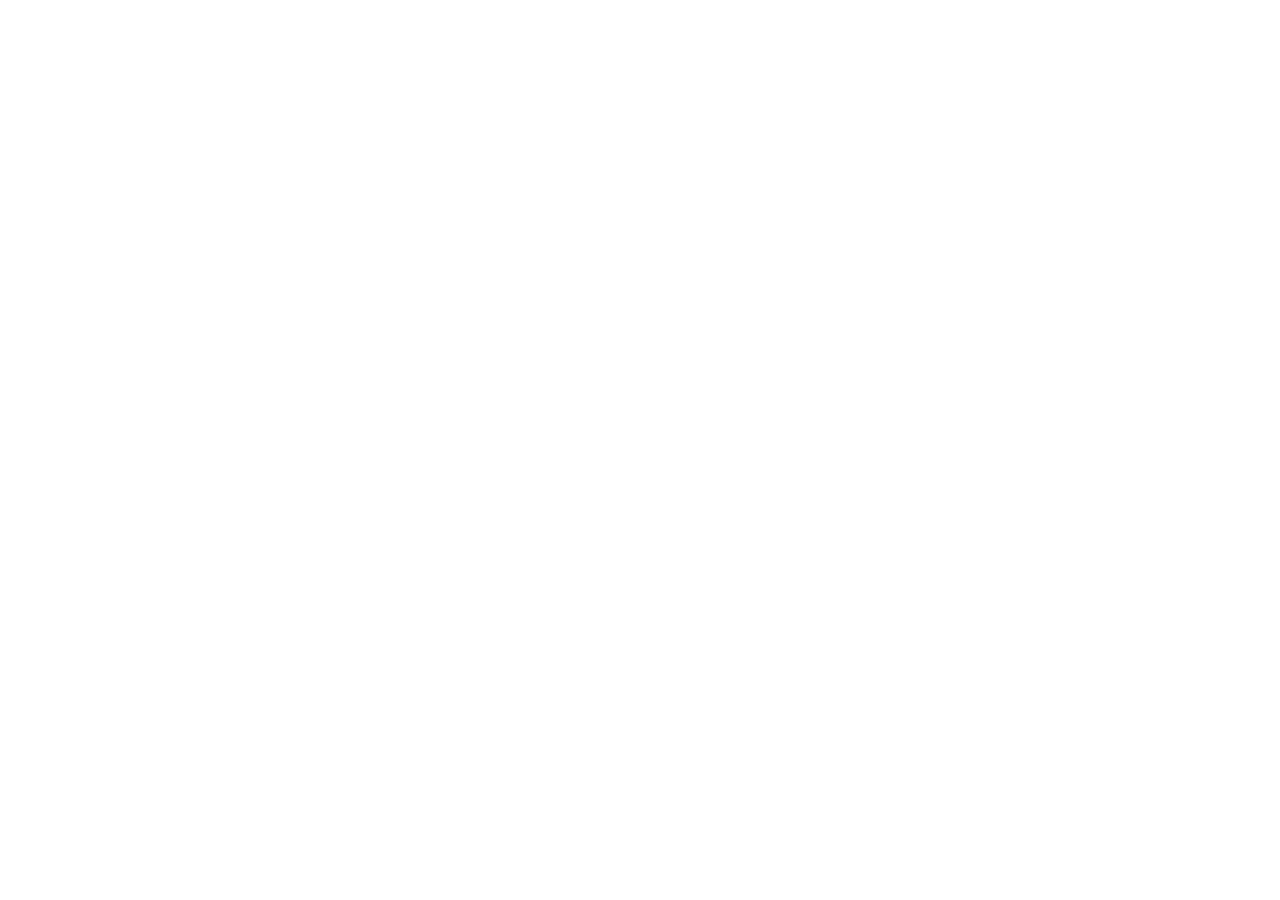
==== index.html @ 011f0a32 "Начальный коммит" ====
<!DOCTYPE html>
<html lang="en">
<head>
    <meta charset="UTF-8">
    <meta name="viewport" content="width=device-width, initial-scale=1.0">
    <title>Document</title>
    <script src="./app.js"></script>
</head>
<body>
    
</body>
</html>
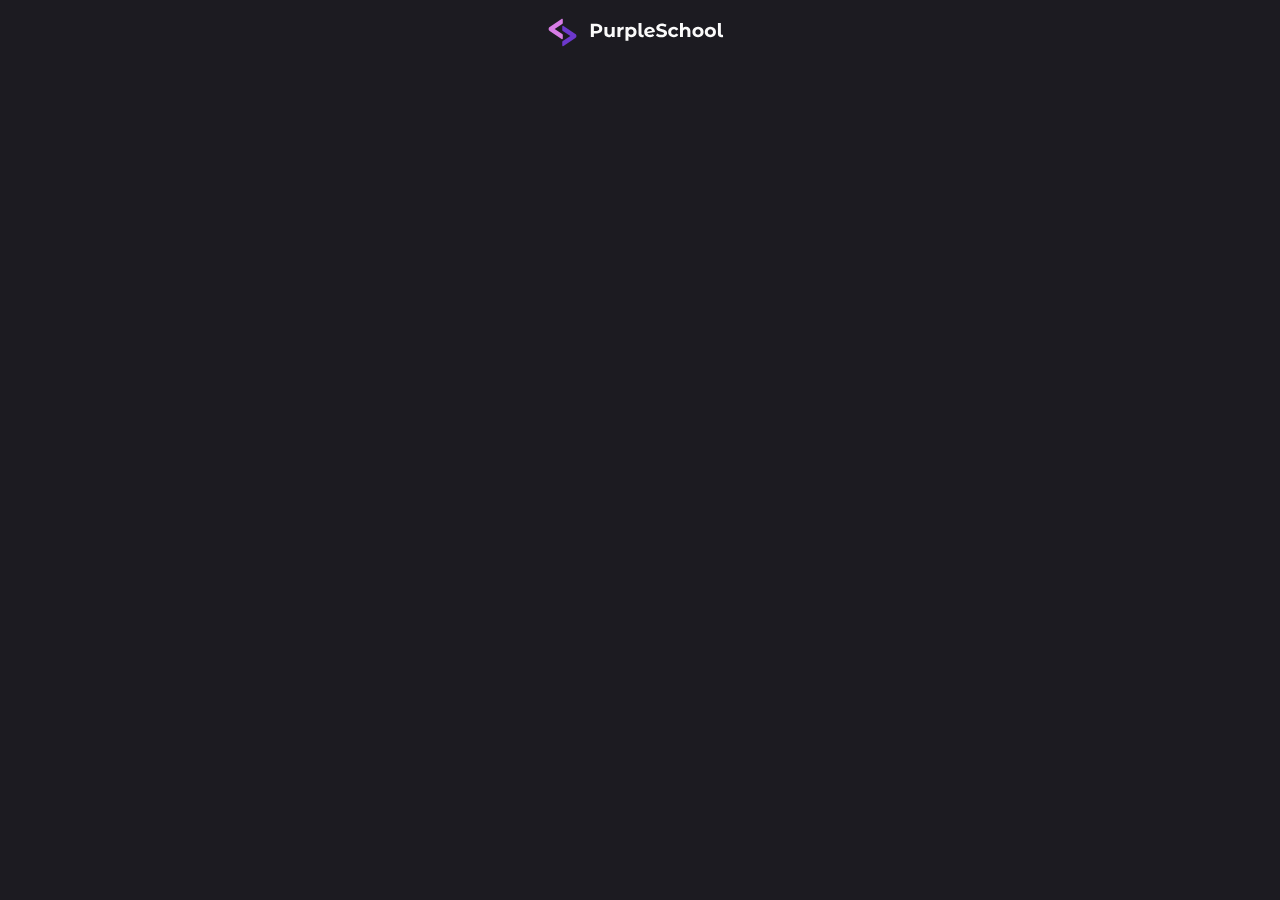
==== commit b49cd9d6: "Работа с git и GitHub" ====
--- a/index.html
+++ b/index.html
@@ -6,7 +6,7 @@
     <title>Document</title>
     <script src="./app.js"></script>
 </head>
-<body>
-    
+<body style="background-color: #1c1b21; text-align: center;">
+    <img src="./Images/Logo.svg" alt="" srcset="">
 </body>
 </html>
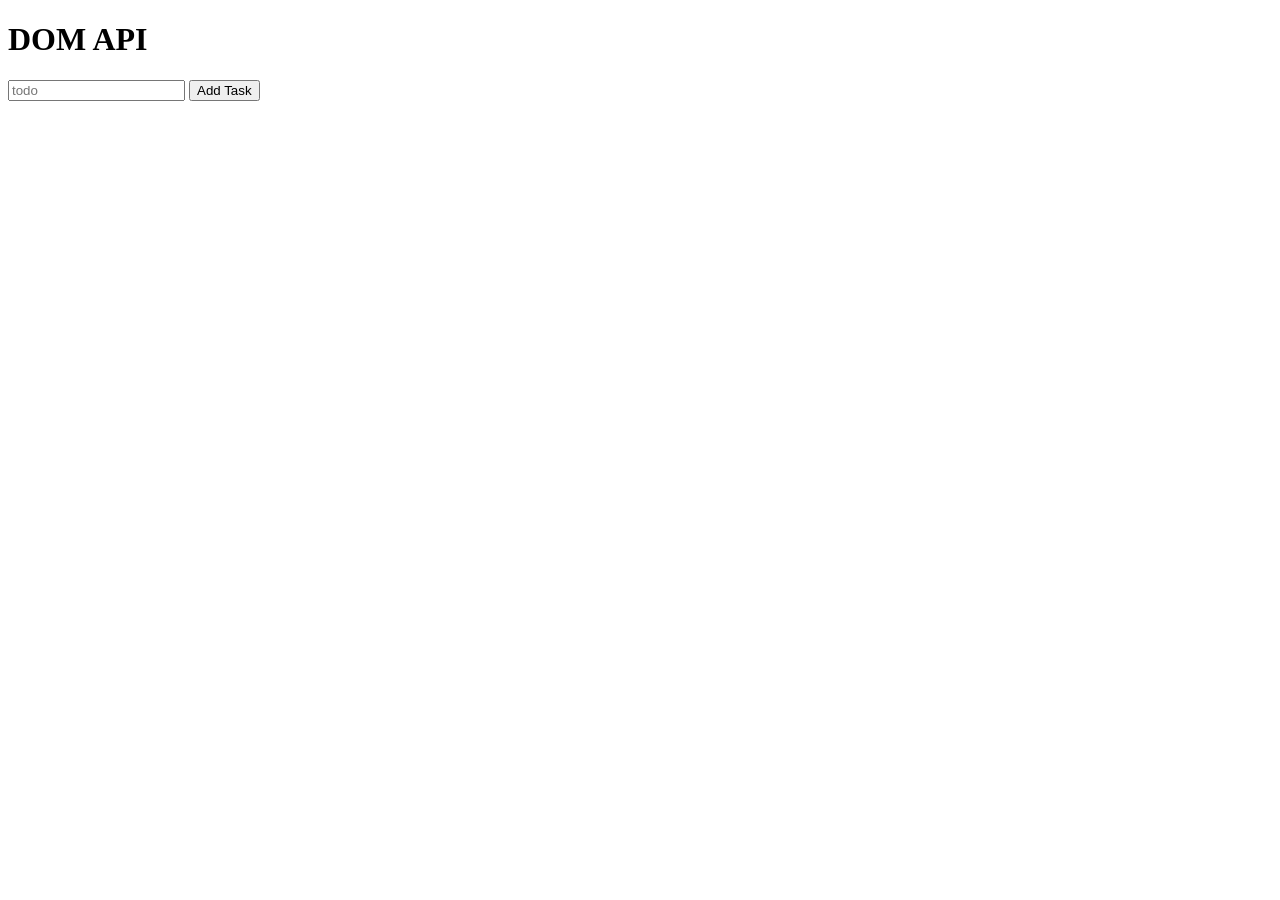
==== commit f88c90b3: "Last" ====
--- a/index.html
+++ b/index.html
@@ -1,12 +1,25 @@
 <!DOCTYPE html>
 <html lang="en">
+
 <head>
     <meta charset="UTF-8">
+    <meta http-equiv="X-UA-Compatible" content="IE=edge">
     <meta name="viewport" content="width=device-width, initial-scale=1.0">
-    <title>Document</title>
-    <script src="./app.js"></script>
+    <title>Form</title>
+    <link rel="stylesheet" href="styles.css">
 </head>
-<body style="background-color: #1c1b21; text-align: center;">
-    <img src="./Images/Logo.svg" alt="" srcset="">
+
+<body>
+    <h1>DOM API</h1>
+
+    <div>
+        <input type="text" placeholder="todo">
+        <button>Add Task</button>
+    </div>
+
+    <ul id="todos"></ul>
+
+    <script src="app.js"></script>
 </body>
+
 </html>
--- a/styles.css
+++ b/styles.css
@@ -0,0 +1,13 @@
+/* The Close Button */
+.close {
+  color: #000;
+  font-size: 18px;
+  font-weight: bold;
+}
+
+.close:hover,
+.close:focus {
+  color: rgb(93, 92, 92);
+  text-decoration: none;
+  cursor: pointer;
+}
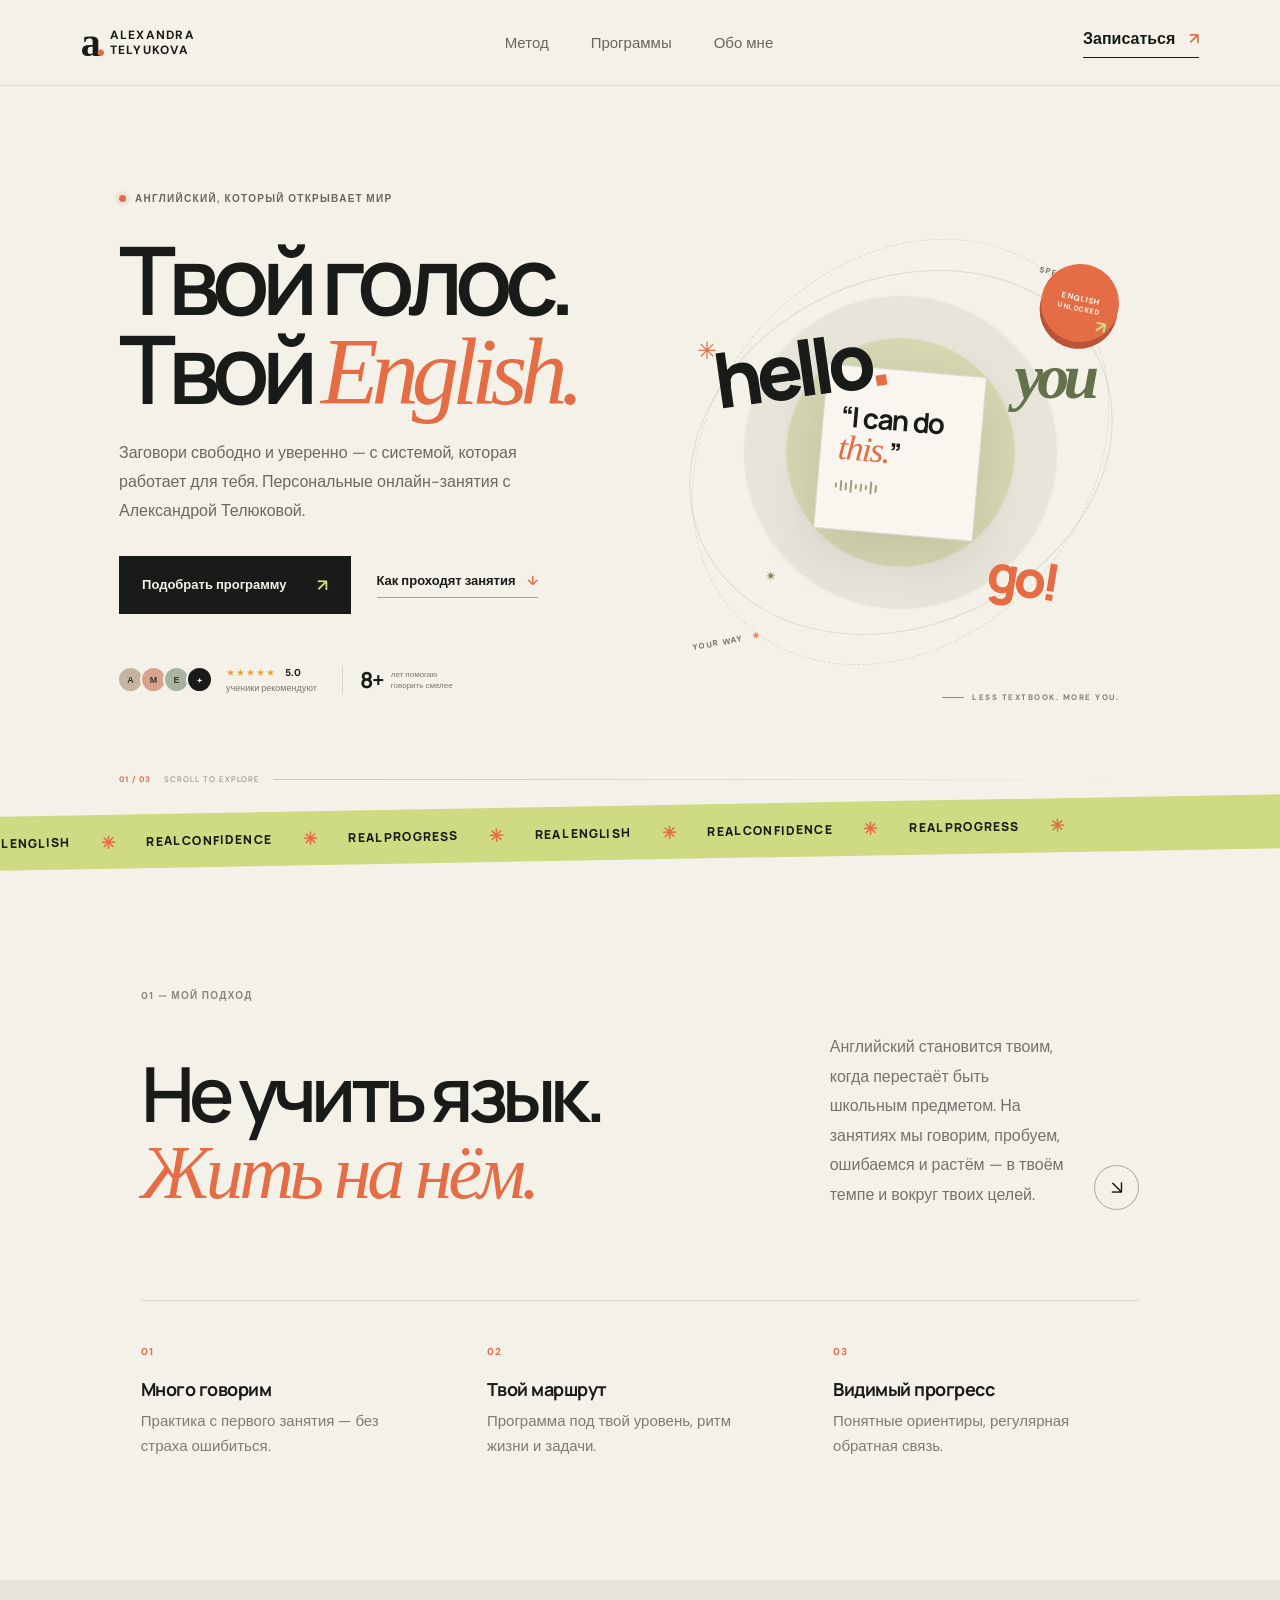
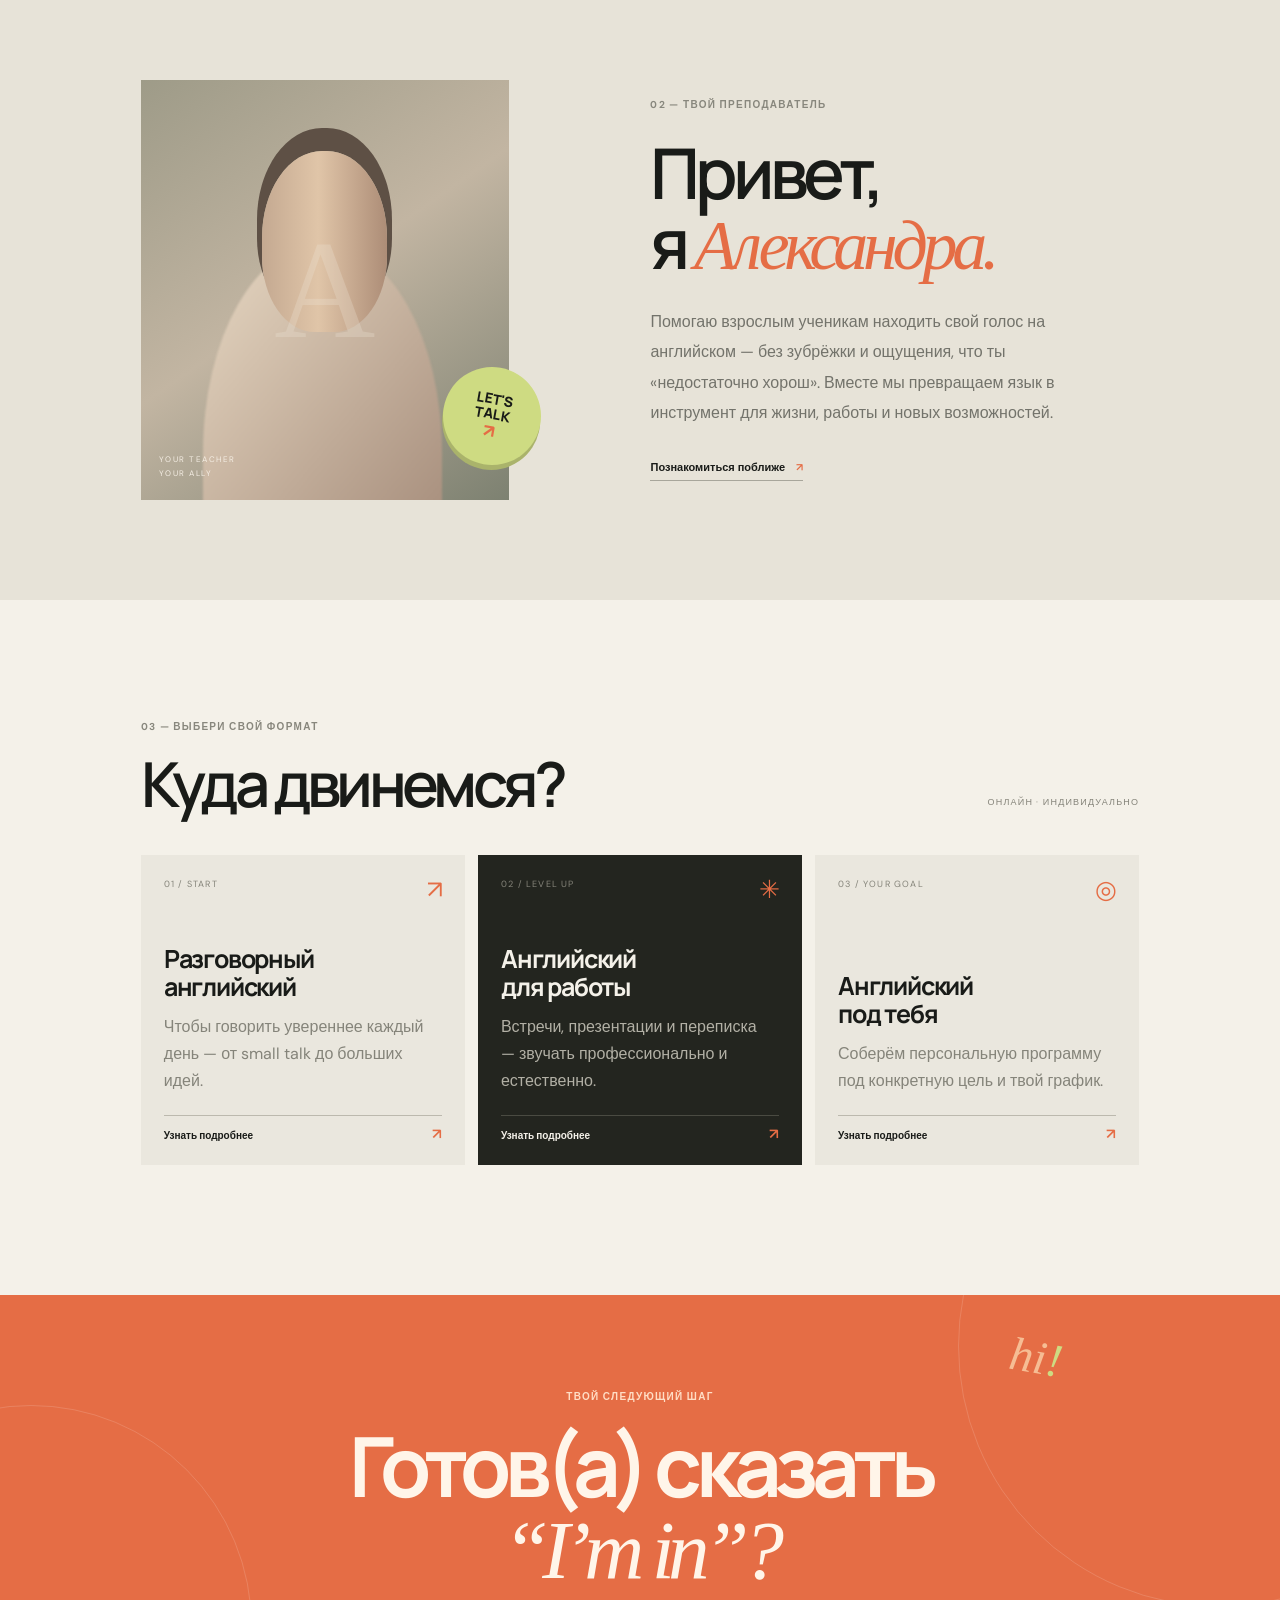
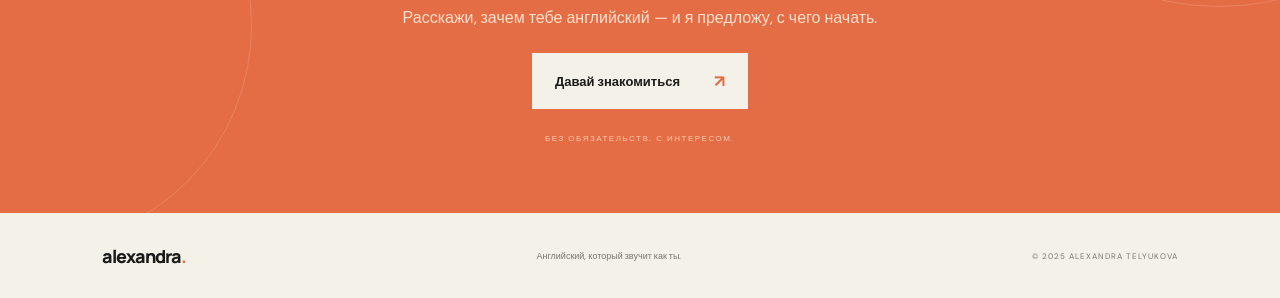
==== commit 6a45bce7: "Build English learning landing page" ====
--- a/index.html
+++ b/index.html
@@ -1,25 +1,57 @@
 <!DOCTYPE html>
-<html lang="en">
+<html lang="ru">
+<head>
+  <meta charset="UTF-8">
+  <meta name="viewport" content="width=device-width, initial-scale=1.0">
+  <meta name="theme-color" content="#f5f3ed">
+  <title>Английский с Александрой Телюковой</title>
+  <link rel="preconnect" href="https://fonts.googleapis.com">
+  <link rel="preconnect" href="https://fonts.gstatic.com" crossorigin>
+  <link href="https://fonts.googleapis.com/css2?family=DM+Sans:wght@400;500;600;700&family=Manrope:wght@400;500;600;700;800&display=swap" rel="stylesheet">
+  <link rel="stylesheet" href="styles.css">
+</head>
+<body>
+  <header class="site-header">
+    <a href="#top" class="wordmark" aria-label="Александра Телюкова, главная"><span class="wordmark-symbol">a<span>.</span></span><span class="wordmark-name">alexandra<br>telyukova</span></a>
+    <nav class="main-nav" aria-label="Главная навигация">
+      <a href="#approach">Метод</a><a href="#courses">Программы</a><a href="#about">Обо мне</a>
+    </nav>
+    <a class="header-cta" href="#contact">Записаться <span>↗</span></a>
+    <button class="menu-toggle" aria-label="Открыть меню"><span></span><span></span></button>
+  </header>
 
-<head>
-    <meta charset="UTF-8">
-    <meta http-equiv="X-UA-Compatible" content="IE=edge">
-    <meta name="viewport" content="width=device-width, initial-scale=1.0">
-    <title>Form</title>
-    <link rel="stylesheet" href="styles.css">
-</head>
+  <main id="top">
+    <section class="hero">
+      <div class="hero-copy">
+        <div class="eyebrow"><span class="eyebrow-dot"></span> АНГЛИЙСКИЙ, КОТОРЫЙ ОТКРЫВАЕТ МИР</div>
+        <h1>Твой голос.<br>Твой <span class="headline-accent">English.</span></h1>
+        <p class="hero-description">Заговори свободно и уверенно — с системой, которая работает для тебя. Персональные онлайн-занятия с Александрой Телюковой.</p>
+        <div class="hero-actions"><a href="#contact" class="button-primary">Подобрать программу <span>↗</span></a><a href="#approach" class="text-link">Как проходят занятия <span>↓</span></a></div>
+        <div class="hero-proof"><div class="avatar-stack"><span>А</span><span>М</span><span>Е</span><span>+</span></div><div><div class="proof-stars">★★★★★ <span>5.0</span></div><div class="proof-caption">ученики рекомендуют</div></div><div class="proof-divider"></div><div class="proof-years"><strong>8+</strong><span>лет помогаю<br>говорить смелее</span></div></div>
+      </div>
 
-<body>
-    <h1>DOM API</h1>
+      <div class="hero-art" aria-label="Анимированная композиция с английскими словами" role="img">
+        <div class="art-glow"></div><div class="art-orbit orbit-one"></div><div class="art-orbit orbit-two"></div>
+        <div class="orbit-label label-top">SPEAK <span>●</span></div><div class="orbit-label label-bottom">YOUR WAY <span>✳</span></div>
+        <div class="floating-word word-hello">hello<span>.</span></div><div class="floating-word word-you">you</div><div class="floating-word word-go">go!</div>
+        <div class="speech-card"><span class="speech-dots"><i></i><i></i><i></i></span><p>“I can do<br><em>this.</em>”</p><span class="sound-wave"><i></i><i></i><i></i><i></i><i></i><i></i><i></i><i></i><i></i></span></div>
+        <div class="art-sticker">ENGLISH<br><span>UNLOCKED</span><b>↗</b></div><div class="spark spark-a">✳</div><div class="spark spark-b">✴</div>
+        <div class="art-caption"><span class="caption-line"></span> LESS TEXTBOOK. MORE YOU.</div>
+      </div>
+      <div class="hero-bottom-note"><span>01 / 03</span><span>SCROLL TO EXPLORE</span><span class="scroll-line"></span></div>
+    </section>
 
-    <div>
-        <input type="text" placeholder="todo">
-        <button>Add Task</button>
-    </div>
+    <section class="ticker" aria-label="Направления обучения"><div class="ticker-track"><span>REAL ENGLISH</span><i>✳</i><span>REAL CONFIDENCE</span><i>✳</i><span>REAL PROGRESS</span><i>✳</i><span>REAL ENGLISH</span><i>✳</i><span>REAL CONFIDENCE</span><i>✳</i><span>REAL PROGRESS</span><i>✳</i></div></section>
 
-    <ul id="todos"></ul>
+    <section class="intro-section" id="approach"><div class="section-kicker">01 — МОЙ ПОДХОД</div><div class="intro-content"><h2>Не учить язык.<br><span>Жить на нём.</span></h2><div class="intro-side"><p>Английский становится твоим, когда перестаёт быть школьным предметом. На занятиях мы говорим, пробуем, ошибаемся и растём — в твоём темпе и вокруг твоих целей.</p><a class="circle-link" href="#courses" aria-label="Смотреть программы">↘</a></div></div><div class="feature-row"><article><span class="feature-index">01</span><h3>Много говорим</h3><p>Практика с первого занятия — без страха ошибиться.</p></article><article><span class="feature-index">02</span><h3>Твой маршрут</h3><p>Программа под твой уровень, ритм жизни и задачи.</p></article><article><span class="feature-index">03</span><h3>Видимый прогресс</h3><p>Понятные ориентиры, регулярная обратная связь.</p></article></div></section>
 
-    <script src="app.js"></script>
+    <section class="teacher-section" id="about"><div class="teacher-visual"><div class="teacher-photo-placeholder"><span>А</span><span class="photo-note">YOUR TEACHER<br>YOUR ALLY</span></div><div class="teacher-stamp">LET'S<br>TALK <span>↗</span></div></div><div class="teacher-copy"><div class="section-kicker">02 — ТВОЙ ПРЕПОДАВАТЕЛЬ</div><h2>Привет,<br>я <span>Александра.</span></h2><p>Помогаю взрослым ученикам находить свой голос на английском — без зубрёжки и ощущения, что ты «недостаточно хорош». Вместе мы превращаем язык в инструмент для жизни, работы и новых возможностей.</p><a href="#contact" class="text-link dark-link">Познакомиться поближе <span>↗</span></a></div></section>
+
+    <section class="courses-section" id="courses"><div class="courses-heading"><div><div class="section-kicker">03 — ВЫБЕРИ СВОЙ ФОРМАТ</div><h2>Куда двинемся?</h2></div><span class="courses-note">ОНЛАЙН · ИНДИВИДУАЛЬНО</span></div><div class="course-cards"><article class="course-card"><span class="course-no">01 / START</span><span class="course-icon">↗</span><h3>Разговорный<br>английский</h3><p>Чтобы говорить увереннее каждый день — от small talk до больших идей.</p><a href="#contact">Узнать подробнее <span>↗</span></a></article><article class="course-card course-card-dark"><span class="course-no">02 / LEVEL UP</span><span class="course-icon">✳</span><h3>Английский<br>для работы</h3><p>Встречи, презентации и переписка — звучать профессионально и естественно.</p><a href="#contact">Узнать подробнее <span>↗</span></a></article><article class="course-card"><span class="course-no">03 / YOUR GOAL</span><span class="course-icon">◎</span><h3>Английский<br>под тебя</h3><p>Соберём персональную программу под конкретную цель и твой график.</p><a href="#contact">Узнать подробнее <span>↗</span></a></article></div></section>
+
+    <section class="contact-section" id="contact"><div class="contact-orb">hi<span>!</span></div><div class="section-kicker">ТВОЙ СЛЕДУЮЩИЙ ШАГ</div><h2>Готов(а) сказать<br><em>“I’m in”?</em></h2><p>Расскажи, зачем тебе английский — и я предложу, с чего начать.</p><a class="button-light" href="mailto:hello@alexandratelyukova.com">Давай знакомиться <span>↗</span></a><span class="contact-footnote">БЕЗ ОБЯЗАТЕЛЬСТВ. С ИНТЕРЕСОМ.</span></section>
+  </main>
+  <footer class="site-footer"><a href="#top" class="footer-brand">alexandra<span>.</span></a><span>Английский, который звучит как ты.</span><span>© 2025 ALEXANDRA TELYUKOVA</span></footer>
+  <script src="app.js"></script>
 </body>
-
-</html>+</html>
--- a/styles.css
+++ b/styles.css
@@ -1,13 +1,38 @@
-/* The Close Button */
-.close {
-  color: #000;
-  font-size: 18px;
-  font-weight: bold;
-}
+:root{--paper:#f4f1e9;--ink:#191b18;--muted:#72736b;--line:#d9d6cc;--orange:#e56d45;--lime:#cedb82;--dark:#23251f;--serif:Georgia,'Times New Roman',serif;--sans:'DM Sans',Arial,sans-serif;--display:Manrope,'DM Sans',sans-serif}*{box-sizing:border-box}html{scroll-behavior:smooth}body{margin:0;background:var(--paper);color:var(--ink);font-family:var(--sans);font-size:15px;-webkit-font-smoothing:antialiased}a{color:inherit;text-decoration:none}.site-header{height:86px;padding:0 6.3%;display:flex;align-items:center;border-bottom:1px solid #24251e18;position:relative;z-index:5}.wordmark{display:flex;align-items:center;gap:9px}.wordmark-symbol{font-family:var(--serif);font-size:40px;font-weight:700;letter-spacing:-5px;line-height:.8}.wordmark-symbol span,.footer-brand span{color:var(--orange)}.wordmark-name{font-size:9px;line-height:1.2;text-transform:uppercase;letter-spacing:1.1px;font-weight:700}.main-nav{display:flex;gap:38px;margin:auto;font-size:12px;color:#65665e}.main-nav a{transition:color .2s}.main-nav a:hover{color:var(--orange)}.header-cta{font-size:12px;font-weight:600;border-bottom:1px solid var(--ink);padding:0 0 6px}.header-cta span{color:var(--orange);margin-left:10px}.menu-toggle{display:none}.hero{min-height:640px;height:min(720px,calc(100vh - 86px));max-height:760px;padding:78px 9.3% 65px;display:grid;grid-template-columns:1fr 1fr;align-items:center;position:relative;overflow:hidden}.hero-copy{position:relative;z-index:2;padding-bottom:18px}.eyebrow,.section-kicker{font-size:10px;font-weight:700;letter-spacing:1.3px}.eyebrow{display:flex;align-items:center;gap:9px;color:#67685e}.eyebrow-dot{width:7px;height:7px;border-radius:50%;background:var(--orange);box-shadow:0 0 0 4px #e56d451c}.hero h1{font-family:var(--display);font-size:clamp(58px,7.4vw,104px);letter-spacing:-.085em;line-height:.94;margin:29px 0 22px;font-weight:600}.headline-accent{font-family:var(--serif);font-weight:400;font-style:italic;letter-spacing:-.075em;color:var(--orange)}.hero-description{max-width:405px;color:#686a62;font-size:15px;line-height:1.8;margin:0}.hero-actions{display:flex;align-items:center;gap:26px;margin-top:30px}.button-primary{height:49px;padding:0 18px;background:var(--ink);color:var(--paper);display:inline-flex;align-items:center;gap:24px;font-size:11px;font-weight:600;transition:transform .2s,background .2s}.button-primary:hover{transform:translateY(-3px);background:var(--orange)}.button-primary span{font-size:17px;color:var(--lime)}.text-link{font-size:11px;font-weight:600;border-bottom:1px solid #a8a69b;padding-bottom:6px}.text-link span{margin-left:8px;color:var(--orange)}.hero-proof{display:flex;align-items:center;gap:13px;margin-top:51px}.avatar-stack{display:flex;padding-left:2px}.avatar-stack span{width:27px;height:27px;border:2px solid var(--paper);border-radius:50%;background:#c5b5a0;display:grid;place-items:center;margin-left:-4px;font-size:9px;font-weight:700;color:#39362e}.avatar-stack span:nth-child(2){background:#d7a38c}.avatar-stack span:nth-child(3){background:#aab3a0}.avatar-stack span:nth-child(4){background:var(--ink);color:white}.proof-stars{font-size:10px;letter-spacing:1px;color:#e5a343}.proof-stars span{color:var(--ink);letter-spacing:0;margin-left:5px;font-weight:700}.proof-caption{font-size:9px;color:#77776f;margin-top:3px}.proof-divider{height:28px;width:1px;background:var(--line);margin:0 4px 0 12px}.proof-years{display:flex;align-items:center;gap:7px}.proof-years strong{font-family:var(--display);font-size:22px;letter-spacing:-1px}.proof-years span{font-size:8px;line-height:1.4;color:#77776f}.hero-art{height:min(510px,69vw);max-height:510px;min-height:390px;position:relative;display:grid;place-items:center;isolation:isolate}.art-glow{position:absolute;width:64%;aspect-ratio:1;border-radius:50%;background:radial-gradient(circle,#e9bb8e 0,#e9bb8e 28%,#d6d9a5 29%,#d6d9a5 48%,#e8e4d6 49%,#e8e4d6 66%,transparent 67%);filter:saturate(.72);animation:breathe 7s ease-in-out infinite;z-index:-2}.art-orbit{position:absolute;border:1px solid #292b241f;border-radius:50%;width:84%;height:68%;transform:rotate(-25deg);animation:orbit 24s linear infinite}.orbit-two{width:72%;height:91%;transform:rotate(42deg);border-style:dashed;animation:orbit-reverse 30s linear infinite}.orbit-label{position:absolute;font-size:8px;font-weight:700;letter-spacing:1.4px;color:#727367}.orbit-label span{color:var(--orange);padding-left:6px}.label-top{top:14%;right:14%;transform:rotate(12deg)}.label-bottom{bottom:12%;left:10%;transform:rotate(-10deg)}.floating-word{font-family:var(--display);font-weight:800;position:absolute;z-index:1;letter-spacing:-.09em;animation:float 5s ease-in-out infinite}.word-hello{font-size:clamp(43px,6vw,78px);color:var(--ink);transform:rotate(-8deg);left:14%;top:23%}.word-hello span{color:var(--orange)}.word-you{font-family:var(--serif);font-style:italic;font-size:clamp(40px,5vw,65px);color:#65714a;right:13%;top:28%;animation-delay:-2s}.word-go{font-size:clamp(32px,4vw,52px);color:var(--orange);right:20%;bottom:19%;transform:rotate(9deg);animation-delay:-1s}.speech-card{position:relative;width:160px;height:165px;background:#f8f6ef;border:1px solid #26271e22;box-shadow:0 18px 55px #39372c22;transform:rotate(5deg);padding:14px 17px;animation:card-float 6s ease-in-out infinite}.speech-dots{display:flex;gap:4px}.speech-dots i{width:4px;height:4px;background:#c7c4b9;border-radius:50%}.speech-card p{font-family:var(--display);font-weight:700;font-size:28px;line-height:1.05;letter-spacing:-1.6px;margin:17px 0 11px}.speech-card p em{font-family:var(--serif);font-size:35px;font-weight:400;color:var(--orange)}.sound-wave{height:15px;display:flex;gap:3px;align-items:center}.sound-wave i{width:2px;height:5px;background:#9ba174;border-radius:4px;animation:wave 1s ease-in-out infinite alternate}.sound-wave i:nth-child(2n){height:11px;animation-delay:-.4s}.sound-wave i:nth-child(3n){height:8px;animation-delay:-.7s}.sound-wave i:nth-child(4n){height:13px;animation-delay:-.2s}.art-sticker{position:absolute;right:8%;top:13%;width:78px;height:78px;border-radius:50%;background:var(--orange);color:#fff5e9;display:flex;flex-direction:column;align-items:center;justify-content:center;text-align:center;font-size:8px;font-weight:700;letter-spacing:.6px;line-height:1.35;transform:rotate(12deg);box-shadow:0 7px 0 #ba5436;animation:float 4.2s ease-in-out infinite reverse}.art-sticker span{font-size:7px}.art-sticker b{position:absolute;font-size:17px;right:8px;bottom:7px;color:var(--lime)}.spark{position:absolute;color:var(--orange);font-size:24px;animation:twinkle 2.5s ease-in-out infinite}.spark-a{top:27%;left:11%}.spark-b{bottom:24%;left:24%;font-size:14px;color:#71804c;animation-delay:-1s}.art-caption{position:absolute;bottom:1%;right:8%;font-size:8px;font-weight:700;letter-spacing:1.5px;color:#828176;display:flex;align-items:center;gap:8px}.caption-line{width:22px;height:1px;background:var(--orange)}.hero-bottom-note{position:absolute;bottom:22px;left:9.3%;right:9.3%;display:flex;align-items:center;gap:13px;color:#88877d;font-size:8px;letter-spacing:1px}.hero-bottom-note span:first-child{color:var(--orange);font-weight:700}.scroll-line{height:1px;flex:1;background:linear-gradient(90deg,#c9c5b9,transparent)}.ticker{overflow:hidden;background:var(--lime);height:53px;display:flex;align-items:center;transform:rotate(-1deg) scale(1.02);width:102%;margin-left:-1%;position:relative;z-index:2}.ticker-track{display:flex;align-items:center;gap:30px;white-space:nowrap;animation:marquee 30s linear infinite;font-family:var(--display);font-size:12px;font-weight:800;letter-spacing:1px}.ticker-track i{font-style:normal;color:var(--orange);font-size:17px}.intro-section{padding:130px 11% 120px}.section-kicker{color:#88877d}.intro-content{display:flex;justify-content:space-between;align-items:flex-end;margin-top:30px}.intro-content h2,.teacher-copy h2,.courses-heading h2{font-family:var(--display);font-size:clamp(42px,6vw,76px);line-height:1;letter-spacing:-.075em;font-weight:600;margin:0}.intro-content h2 span{font-family:var(--serif);font-style:italic;font-weight:400;color:var(--orange);letter-spacing:-.06em}.intro-side{width:31%;display:flex;align-items:flex-end;gap:25px}.intro-side p{font-size:13px;color:#73746d;line-height:1.85;margin:0}.circle-link{flex:none;width:45px;height:45px;display:grid;place-items:center;border:1px solid #aaa79a;border-radius:50%;font-size:19px;transition:.2s}.circle-link:hover{background:var(--ink);color:var(--paper);border-color:var(--ink);transform:rotate(-45deg)}.feature-row{display:grid;grid-template-columns:repeat(3,1fr);gap:40px;margin-top:90px;border-top:1px solid var(--line);padding-top:21px}.feature-row article{position:relative;padding-top:18px}.feature-index{color:var(--orange);font-size:10px;font-weight:700;letter-spacing:1px}.feature-row h3{font-family:var(--display);font-size:18px;letter-spacing:-.5px;margin:17px 0 8px}.feature-row p{font-size:12px;line-height:1.7;color:#7c7c73;margin:0;max-width:260px}.teacher-section{background:#e7e3d8;padding:100px 11%;display:grid;grid-template-columns:.9fr 1.1fr;gap:11%;align-items:center}.teacher-visual{height:420px;position:relative}.teacher-photo-placeholder{position:absolute;inset:0 8% 0 0;background:linear-gradient(145deg,#9e9b88,#c2b5a2 48%,#7d8171);overflow:hidden;display:flex;align-items:center;justify-content:center}.teacher-photo-placeholder:before{content:"";position:absolute;width:65%;height:100%;border-radius:50% 50% 0 0;background:linear-gradient(130deg,#e7d8c3,#987d6c);bottom:-39%;left:17%;filter:blur(1px)}.teacher-photo-placeholder:after{content:"";position:absolute;width:34%;height:43%;border-radius:48% 48% 42% 42%;background:linear-gradient(90deg,#c4a991,#e0c5a8 45%,#ad8d77);top:17%;left:33%;box-shadow:0 -18px 0 5px #5e5045}.teacher-photo-placeholder>span:first-child{font-family:var(--serif);font-size:140px;color:#eee5d7;opacity:.28;z-index:1}.photo-note{position:absolute;left:18px;bottom:19px;color:#f5eee4;font-size:8px;letter-spacing:1.5px;line-height:1.7;z-index:2}.teacher-stamp{position:absolute;right:0;bottom:35px;width:98px;height:98px;border-radius:50%;background:var(--lime);display:grid;place-content:center;text-align:center;font-family:var(--display);font-size:14px;line-height:1.05;font-weight:800;transform:rotate(10deg);box-shadow:0 5px 0 #aab36b}.teacher-stamp span{font-size:18px;color:var(--orange)}.teacher-copy h2{font-size:clamp(45px,5.5vw,70px);margin:26px 0}.teacher-copy h2 span{font-family:var(--serif);font-weight:400;font-style:italic;color:var(--orange)}.teacher-copy>p{font-size:14px;line-height:1.9;color:#73736b;max-width:440px;margin:0 0 28px}.dark-link{display:inline-block}.courses-section{padding:120px 11% 130px}.courses-heading{display:flex;align-items:flex-end;justify-content:space-between;margin-bottom:40px}.courses-heading h2{font-size:clamp(40px,5vw,62px);margin-top:20px}.courses-note{font-size:9px;color:#85847a;letter-spacing:1.2px;margin-bottom:7px}.course-cards{display:grid;grid-template-columns:repeat(3,1fr);gap:13px}.course-card{min-height:310px;background:#eae7de;padding:23px;position:relative;display:flex;flex-direction:column;transition:transform .25s,background .25s}.course-card:hover{transform:translateY(-7px);background:#e2dfd4}.course-card-dark{background:var(--dark);color:var(--paper)}.course-card-dark:hover{background:#303229}.course-no{font-size:9px;letter-spacing:1.2px;color:#85847a}.course-icon{position:absolute;right:22px;top:18px;font-size:25px;color:var(--orange)}.course-card h3{font-family:var(--display);font-size:25px;line-height:1.12;letter-spacing:-1.2px;margin:auto 0 12px}.course-card p{font-size:12px;line-height:1.7;color:#85847a;margin:0 0 20px;max-width:270px}.course-card-dark p{color:#b2b0a5}.course-card>a{border-top:1px solid #bcb9ae;padding-top:13px;font-size:10px;font-weight:600}.course-card>a span{color:var(--orange);float:right;font-size:15px;line-height:10px}.course-card-dark>a{border-color:#4a4b42}.contact-section{min-height:490px;background:var(--orange);color:#fff5e9;text-align:center;padding:95px 20px 70px;position:relative;overflow:hidden}.contact-section:before,.contact-section:after{content:"";position:absolute;width:440px;height:440px;border:1px solid #ffffff25;border-radius:50%;left:-190px;top:110px}.contact-section:after{width:520px;height:520px;left:auto;right:-200px;top:-210px}.contact-orb{position:absolute;top:35px;right:17%;font-family:var(--serif);font-style:italic;font-size:47px;transform:rotate(10deg);color:#f6bd94;animation:float 4.5s ease-in-out infinite}.contact-orb span{color:var(--lime)}.contact-section .section-kicker{color:#ffddc5}.contact-section h2{font-family:var(--display);font-size:clamp(48px,7vw,83px);letter-spacing:-.08em;line-height:.98;margin:22px 0 16px}.contact-section h2 em{font-family:var(--serif);font-weight:400}.contact-section>p{font-size:13px;color:#ffe1cd;margin:0 0 25px}.button-light{background:var(--paper);color:var(--ink);height:47px;padding:0 18px;display:inline-flex;align-items:center;gap:28px;font-size:11px;font-weight:700;transition:.2s}.button-light:hover{background:var(--lime);transform:translateY(-3px)}.button-light span{font-size:17px;color:var(--orange)}.contact-footnote{display:block;font-size:8px;letter-spacing:1.5px;color:#f9cbb0;margin-top:24px}.site-footer{height:85px;padding:0 8%;display:flex;align-items:center;justify-content:space-between;color:#77776f;font-size:9px}.footer-brand{font-family:var(--display);font-size:18px;font-weight:800;letter-spacing:-1px;color:var(--ink)}.site-footer>span:last-child{font-size:8px;letter-spacing:1px}
++@keyframes float{0%,100%{translate:0 0}50%{translate:0 -12px}}@keyframes card-float{0%,100%{translate:0 0;rotate:5deg}50%{translate:0 -10px;rotate:2deg}}@keyframes breathe{0%,100%{scale:.97;rotate:-4deg}50%{scale:1.04;rotate:4deg}}@keyframes orbit{to{rotate:335deg}}@keyframes orbit-reverse{to{rotate:-318deg}}@keyframes wave{to{transform:scaleY(.4)}}@keyframes twinkle{0%,100%{scale:.75;rotate:0deg;opacity:.55}50%{scale:1.2;rotate:30deg;opacity:1}}@keyframes marquee{to{transform:translateX(-50%)}}
++@media(min-width:1500px){.hero{padding-left:max(9.3%,calc((100vw - 1280px)/2));padding-right:max(9.3%,calc((100vw - 1280px)/2))}.intro-section,.teacher-section,.courses-section{padding-left:max(11%,calc((100vw - 1180px)/2));padding-right:max(11%,calc((100vw - 1180px)/2))}}@media(max-width:900px){.hero{padding-left:6%;padding-right:6%;grid-template-columns:1.05fr .95fr}.hero-art{min-height:350px}.hero h1{font-size:clamp(55px,8vw,75px)}.intro-section,.teacher-section,.courses-section{padding-left:7%;padding-right:7%}.teacher-section{gap:7%}.teacher-visual{height:360px}.course-card{padding:17px}.course-card h3{font-size:22px}}@media(max-width:650px){.site-header{height:72px;padding:0 6%}.main-nav,.header-cta{display:none}.menu-toggle{display:grid;margin-left:auto;gap:5px;border:0;background:none;padding:10px}.menu-toggle span{display:block;width:23px;height:1px;background:var(--ink)}.hero{height:auto;min-height:0;max-height:none;display:flex;flex-direction:column;align-items:stretch;padding:70px 7% 74px}.hero h1{font-size:clamp(62px,15vw,91px);margin-top:24px}.hero-description{font-size:14px;max-width:440px}.hero-actions{gap:18px;flex-wrap:wrap}.hero-proof{margin-top:37px}.hero-art{height:390px;min-height:0;margin-top:24px}.art-glow{width:67%}.speech-card{width:140px;height:149px}.speech-card p{font-size:25px}.word-hello{font-size:54px}.word-you{font-size:48px}.word-go{font-size:38px}.hero-bottom-note{left:7%;right:7%;bottom:20px}.ticker{height:44px}.ticker-track{font-size:10px;gap:20px}.intro-section,.courses-section{padding:82px 7%}.intro-content{display:block}.intro-content h2{font-size:56px}.intro-side{width:100%;margin-top:22px;align-items:center}.intro-side p{font-size:13px}.feature-row{grid-template-columns:1fr;gap:21px;margin-top:48px}.feature-row article{display:grid;grid-template-columns:34px 1fr;column-gap:10px;padding-top:14px;border-top:1px solid var(--line)}.feature-row h3{margin:0 0 5px;font-size:16px}.feature-row p{grid-column:2}.teacher-section{padding:75px 7%;grid-template-columns:1fr;gap:36px}.teacher-visual{height:390px;margin-right:8%}.teacher-copy h2{font-size:57px;margin:20px 0}.teacher-copy>p{font-size:13px}.courses-heading{display:block;margin-bottom:28px}.courses-heading h2{font-size:45px}.courses-note{display:block;margin-top:13px}.course-cards{grid-template-columns:1fr;gap:10px}.course-card{min-height:260px;padding:22px}.course-card h3{font-size:26px}.contact-section{min-height:430px;padding:83px 20px 60px}.contact-section h2{font-size:62px}.contact-orb{right:9%;top:22px;font-size:37px}.contact-section>p{max-width:300px;margin:0 auto 23px;line-height:1.6}.site-footer{height:auto;min-height:100px;padding:22px 7%;display:grid;grid-template-columns:1fr auto;gap:8px}.site-footer>span:nth-child(2){grid-column:1/-1;grid-row:2}.site-footer>span:last-child{text-align:right}}
++@media(prefers-reduced-motion:reduce){*,*::before,*::after{animation-duration:.01ms!important;animation-iteration-count:1!important;scroll-behavior:auto!important;transition-duration:.01ms!important}}
++EOF
+cat > app.js <<'EOF'
+const menuButton = document.querySelector('.menu-toggle');
+const nav = document.querySelector('.main-nav');
 
-.close:hover,
-.close:focus {
-  color: rgb(93, 92, 92);
-  text-decoration: none;
-  cursor: pointer;
-}+menuButton.addEventListener('click', () => {
+  const isOpen = nav.classList.toggle('nav-open');
+  menuButton.setAttribute('aria-expanded', String(isOpen));
+});
+
+nav.querySelectorAll('a').forEach((link) => {
+  link.addEventListener('click', () => {
+    nav.classList.remove('nav-open');
+    menuButton.setAttribute('aria-expanded', 'false');
+  });
+});
+@media(max-width:650px){.main-nav.nav-open{display:flex;position:absolute;top:71px;left:0;right:0;padding:22px 7%;background:var(--paper);border-bottom:1px solid var(--line);flex-direction:column;gap:18px}.main-nav.nav-open a{font-size:14px}}
+/* Readability and seamless ticker refinements */
+.main-nav{font-size:15px;gap:42px}
+.main-nav a{font-size:15px}
+.header-cta{font-size:15px}
+.wordmark-name{font-size:12px;letter-spacing:1.25px}
+.hero-description,.intro-side p,.teacher-copy>p,.course-card p,.contact-section>p{font-size:16px}
+.feature-row p{font-size:15px}
+.ticker-track{width:max-content;animation:marquee 24s linear infinite}
+.ticker-track span,.ticker-track i{flex:none}
+@keyframes marquee{to{transform:translateX(-50%)}}
+@media(max-width:650px){.hero-description,.intro-side p,.teacher-copy>p,.course-card p,.contact-section>p{font-size:16px}.feature-row p{font-size:15px}.main-nav.nav-open a{font-size:16px}}
+/* Hero copy and CTA sizing */
+.hero-actions .button-primary{height:58px;padding:0 23px;gap:30px;font-size:13px}
+.hero-actions .text-link{font-size:13px;padding-bottom:8px}
+.header-cta{font-size:16px;padding-bottom:8px}
+.button-light{height:56px;padding:0 23px;font-size:13px;gap:34px}
+@media(max-width:650px){.hero-actions .button-primary{height:56px;padding:0 19px;font-size:12px}.hero-actions .text-link{font-size:12px}.button-light{height:54px}}
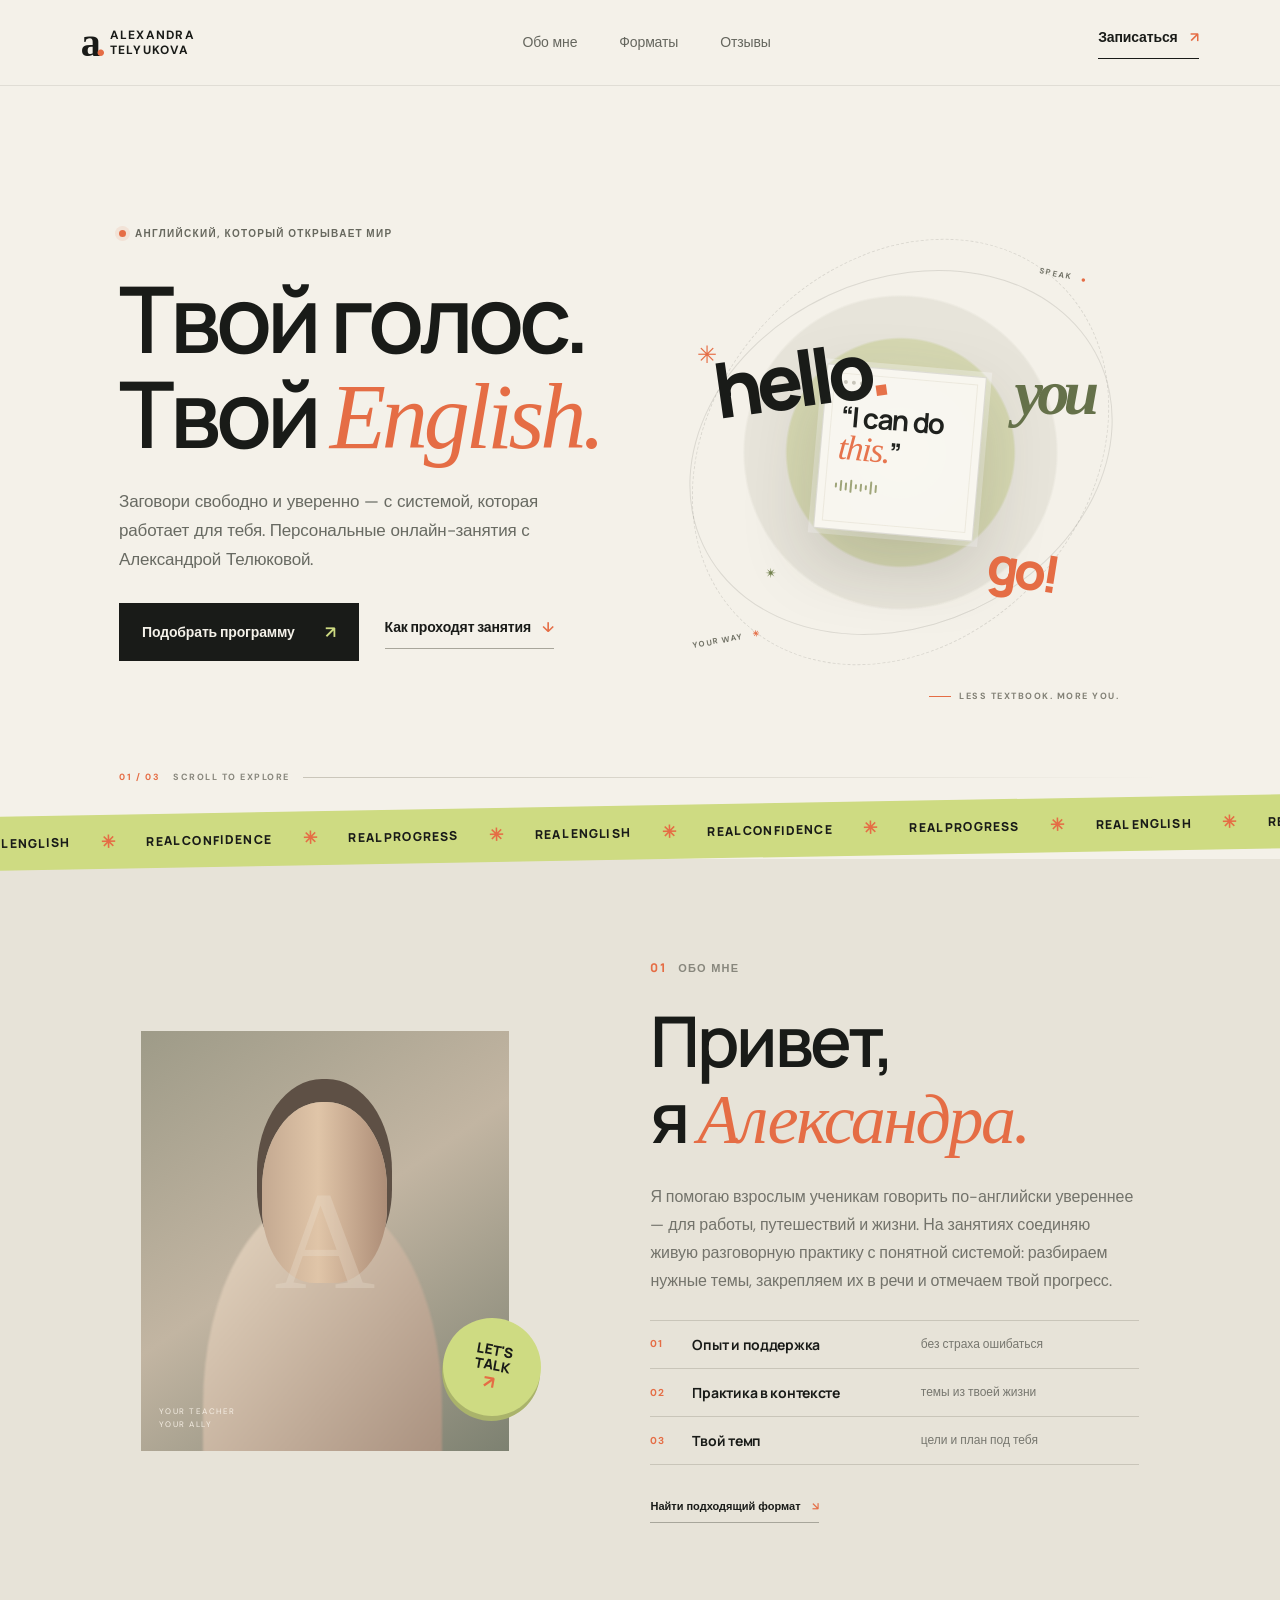
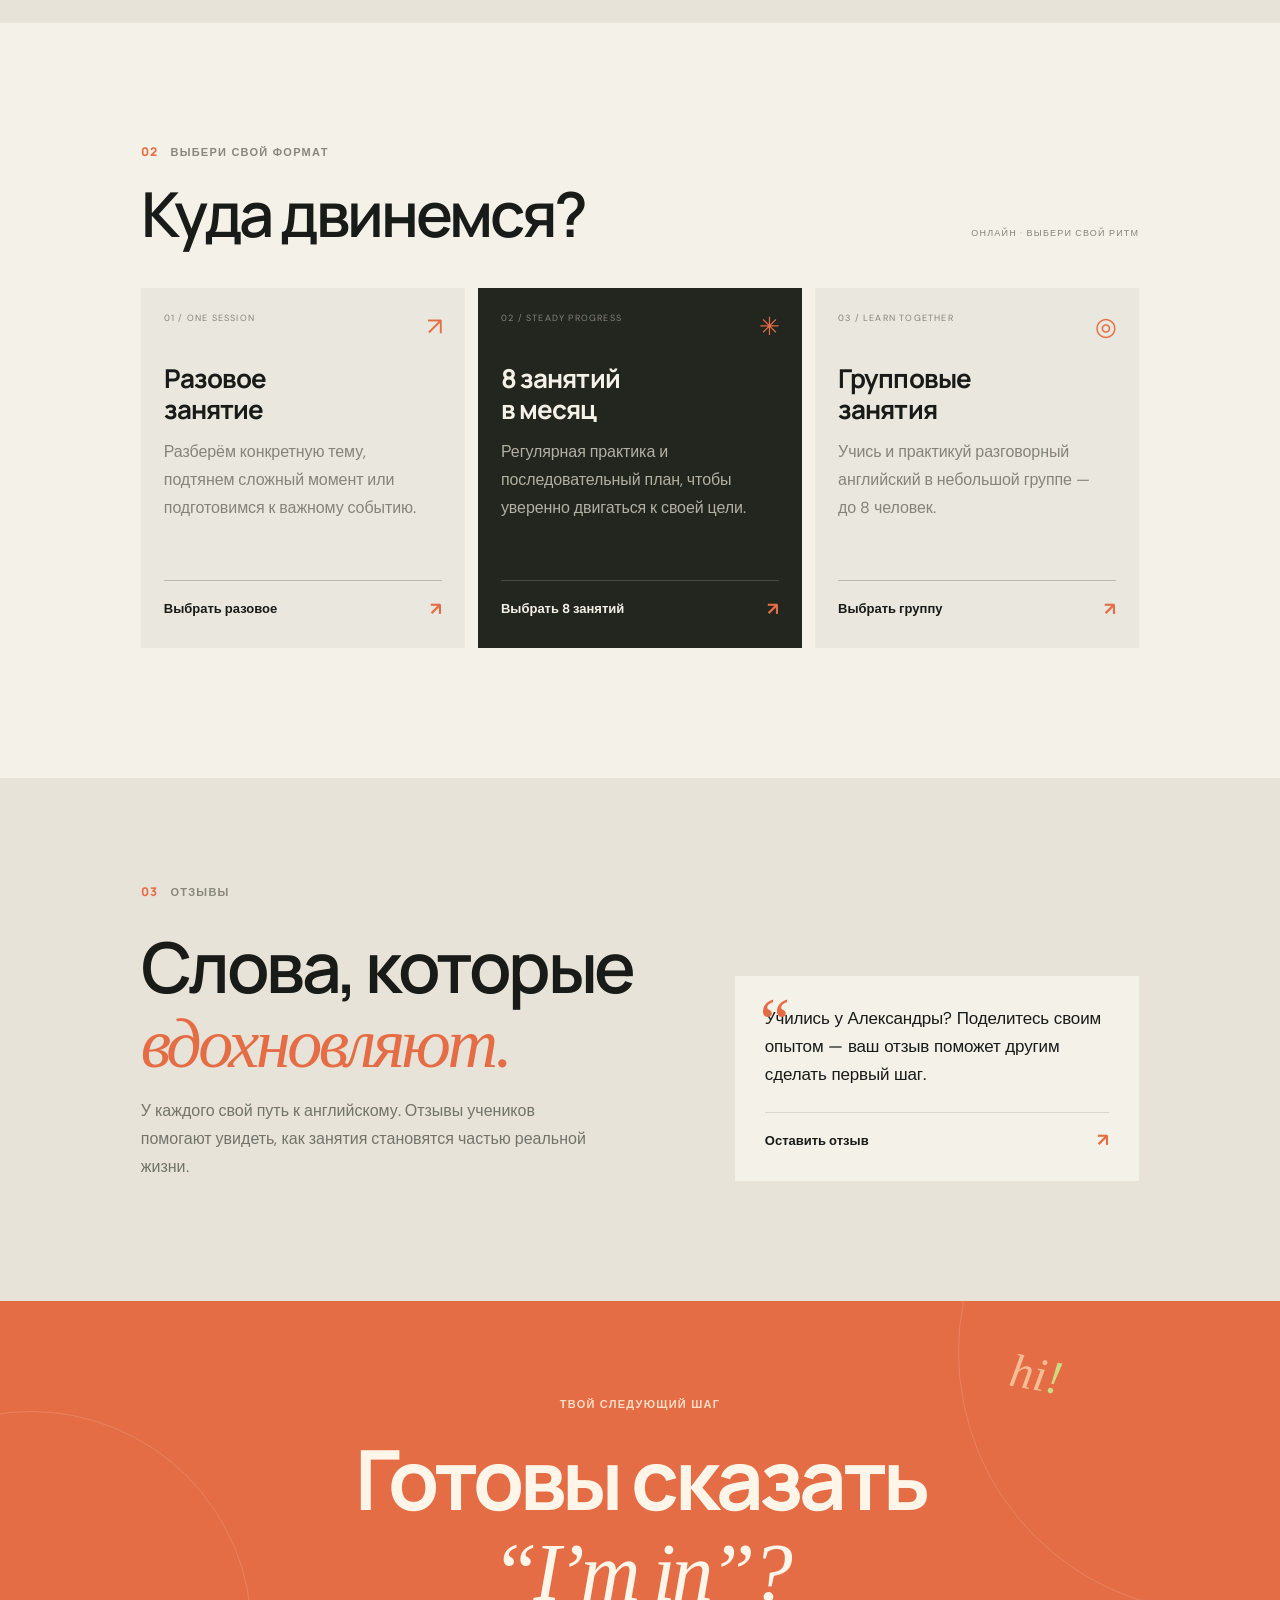
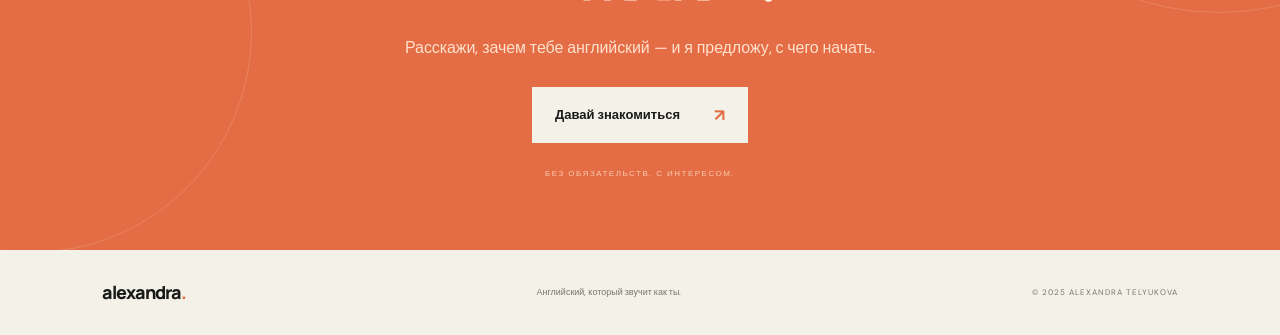
==== commit 7eaa3363: "Refine English learning landing page structure" ====
--- a/index.html
+++ b/index.html
@@ -14,7 +14,7 @@
   <header class="site-header">
     <a href="#top" class="wordmark" aria-label="Александра Телюкова, главная"><span class="wordmark-symbol">a<span>.</span></span><span class="wordmark-name">alexandra<br>telyukova</span></a>
     <nav class="main-nav" aria-label="Главная навигация">
-      <a href="#approach">Метод</a><a href="#courses">Программы</a><a href="#about">Обо мне</a>
+      <a href="#about">Обо мне</a><a href="#courses">Форматы</a><a href="#reviews">Отзывы</a>
     </nav>
     <a class="header-cta" href="#contact">Записаться <span>↗</span></a>
     <button class="menu-toggle" aria-label="Открыть меню"><span></span><span></span></button>
@@ -26,8 +26,7 @@
         <div class="eyebrow"><span class="eyebrow-dot"></span> АНГЛИЙСКИЙ, КОТОРЫЙ ОТКРЫВАЕТ МИР</div>
         <h1>Твой голос.<br>Твой <span class="headline-accent">English.</span></h1>
         <p class="hero-description">Заговори свободно и уверенно — с системой, которая работает для тебя. Персональные онлайн-занятия с Александрой Телюковой.</p>
-        <div class="hero-actions"><a href="#contact" class="button-primary">Подобрать программу <span>↗</span></a><a href="#approach" class="text-link">Как проходят занятия <span>↓</span></a></div>
-        <div class="hero-proof"><div class="avatar-stack"><span>А</span><span>М</span><span>Е</span><span>+</span></div><div><div class="proof-stars">★★★★★ <span>5.0</span></div><div class="proof-caption">ученики рекомендуют</div></div><div class="proof-divider"></div><div class="proof-years"><strong>8+</strong><span>лет помогаю<br>говорить смелее</span></div></div>
+        <div class="hero-actions"><a href="#contact" class="button-primary">Подобрать программу <span>↗</span></a><a href="#about" class="text-link">Как проходят занятия <span>↓</span></a></div>
       </div>
 
       <div class="hero-art" aria-label="Анимированная композиция с английскими словами" role="img">
@@ -35,21 +34,21 @@
         <div class="orbit-label label-top">SPEAK <span>●</span></div><div class="orbit-label label-bottom">YOUR WAY <span>✳</span></div>
         <div class="floating-word word-hello">hello<span>.</span></div><div class="floating-word word-you">you</div><div class="floating-word word-go">go!</div>
         <div class="speech-card"><span class="speech-dots"><i></i><i></i><i></i></span><p>“I can do<br><em>this.</em>”</p><span class="sound-wave"><i></i><i></i><i></i><i></i><i></i><i></i><i></i><i></i><i></i></span></div>
-        <div class="art-sticker">ENGLISH<br><span>UNLOCKED</span><b>↗</b></div><div class="spark spark-a">✳</div><div class="spark spark-b">✴</div>
+        <div class="spark spark-a">✳</div><div class="spark spark-b">✴</div>
         <div class="art-caption"><span class="caption-line"></span> LESS TEXTBOOK. MORE YOU.</div>
       </div>
       <div class="hero-bottom-note"><span>01 / 03</span><span>SCROLL TO EXPLORE</span><span class="scroll-line"></span></div>
     </section>
 
-    <section class="ticker" aria-label="Направления обучения"><div class="ticker-track"><span>REAL ENGLISH</span><i>✳</i><span>REAL CONFIDENCE</span><i>✳</i><span>REAL PROGRESS</span><i>✳</i><span>REAL ENGLISH</span><i>✳</i><span>REAL CONFIDENCE</span><i>✳</i><span>REAL PROGRESS</span><i>✳</i></div></section>
+    <section class="ticker" aria-label="Направления обучения"><div class="ticker-track"><div class="ticker-group"><span>REAL ENGLISH</span><i>✳</i><span>REAL CONFIDENCE</span><i>✳</i><span>REAL PROGRESS</span><i>✳</i><span>REAL ENGLISH</span><i>✳</i><span>REAL CONFIDENCE</span><i>✳</i><span>REAL PROGRESS</span><i>✳</i><span>REAL ENGLISH</span><i>✳</i><span>REAL CONFIDENCE</span><i>✳</i><span>REAL PROGRESS</span><i>✳</i></div><div class="ticker-group" aria-hidden="true"><span>REAL ENGLISH</span><i>✳</i><span>REAL CONFIDENCE</span><i>✳</i><span>REAL PROGRESS</span><i>✳</i><span>REAL ENGLISH</span><i>✳</i><span>REAL CONFIDENCE</span><i>✳</i><span>REAL PROGRESS</span><i>✳</i><span>REAL ENGLISH</span><i>✳</i><span>REAL CONFIDENCE</span><i>✳</i><span>REAL PROGRESS</span><i>✳</i></div></div></section>
 
-    <section class="intro-section" id="approach"><div class="section-kicker">01 — МОЙ ПОДХОД</div><div class="intro-content"><h2>Не учить язык.<br><span>Жить на нём.</span></h2><div class="intro-side"><p>Английский становится твоим, когда перестаёт быть школьным предметом. На занятиях мы говорим, пробуем, ошибаемся и растём — в твоём темпе и вокруг твоих целей.</p><a class="circle-link" href="#courses" aria-label="Смотреть программы">↘</a></div></div><div class="feature-row"><article><span class="feature-index">01</span><h3>Много говорим</h3><p>Практика с первого занятия — без страха ошибиться.</p></article><article><span class="feature-index">02</span><h3>Твой маршрут</h3><p>Программа под твой уровень, ритм жизни и задачи.</p></article><article><span class="feature-index">03</span><h3>Видимый прогресс</h3><p>Понятные ориентиры, регулярная обратная связь.</p></article></div></section>
+    <section class="teacher-section unified-about" id="about"><div class="teacher-visual"><div class="teacher-photo-placeholder"><span>А</span><span class="photo-note">YOUR TEACHER<br>YOUR ALLY</span></div><div class="teacher-stamp">LET'S<br>TALK <span>↗</span></div></div><div class="teacher-copy"><div class="section-kicker"><span class="section-number">01</span> ОБО МНЕ</div><h2>Привет,<br>я <span>Александра.</span></h2><p>Я помогаю взрослым ученикам говорить по-английски увереннее — для работы, путешествий и жизни. На занятиях соединяю живую разговорную практику с понятной системой: разбираем нужные темы, закрепляем их в речи и отмечаем твой прогресс.</p><div class="about-pillars"><div><span>01</span><strong>Опыт и поддержка</strong><small>без страха ошибаться</small></div><div><span>02</span><strong>Практика в контексте</strong><small>темы из твоей жизни</small></div><div><span>03</span><strong>Твой темп</strong><small>цели и план под тебя</small></div></div><a href="#courses" class="text-link dark-link">Найти подходящий формат <span>↘</span></a></div></section>
 
-    <section class="teacher-section" id="about"><div class="teacher-visual"><div class="teacher-photo-placeholder"><span>А</span><span class="photo-note">YOUR TEACHER<br>YOUR ALLY</span></div><div class="teacher-stamp">LET'S<br>TALK <span>↗</span></div></div><div class="teacher-copy"><div class="section-kicker">02 — ТВОЙ ПРЕПОДАВАТЕЛЬ</div><h2>Привет,<br>я <span>Александра.</span></h2><p>Помогаю взрослым ученикам находить свой голос на английском — без зубрёжки и ощущения, что ты «недостаточно хорош». Вместе мы превращаем язык в инструмент для жизни, работы и новых возможностей.</p><a href="#contact" class="text-link dark-link">Познакомиться поближе <span>↗</span></a></div></section>
+    <section class="courses-section" id="courses"><div class="courses-heading"><div><div class="section-kicker"><span class="section-number">02</span> ВЫБЕРИ СВОЙ ФОРМАТ</div><h2>Куда двинемся?</h2></div><span class="courses-note">ОНЛАЙН · ВЫБЕРИ СВОЙ РИТМ</span></div><div class="course-cards format-cards"><article class="course-card"><span class="course-no">01 / ONE SESSION</span><span class="course-icon">↗</span><h3>Разовое<br>занятие</h3><p>Разберём конкретную тему, подтянем сложный момент или подготовимся к важному событию.</p><a class="format-button" href="mailto:hello@alexandratelyukova.com?subject=Разовое%20занятие">Выбрать разовое <span>↗</span></a></article><article class="course-card course-card-dark"><span class="course-no">02 / STEADY PROGRESS</span><span class="course-icon">✳</span><h3>8 занятий<br>в месяц</h3><p>Регулярная практика и последовательный план, чтобы уверенно двигаться к своей цели.</p><a class="format-button" href="mailto:hello@alexandratelyukova.com?subject=8%20занятий%20в%20месяц">Выбрать 8 занятий <span>↗</span></a></article><article class="course-card"><span class="course-no">03 / LEARN TOGETHER</span><span class="course-icon">◎</span><h3>Групповые<br>занятия</h3><p>Учись и практикуй разговорный английский в небольшой группе — до 8 человек.</p><a class="format-button" href="mailto:hello@alexandratelyukova.com?subject=Групповые%20занятия">Выбрать группу <span>↗</span></a></article></div></section>
 
-    <section class="courses-section" id="courses"><div class="courses-heading"><div><div class="section-kicker">03 — ВЫБЕРИ СВОЙ ФОРМАТ</div><h2>Куда двинемся?</h2></div><span class="courses-note">ОНЛАЙН · ИНДИВИДУАЛЬНО</span></div><div class="course-cards"><article class="course-card"><span class="course-no">01 / START</span><span class="course-icon">↗</span><h3>Разговорный<br>английский</h3><p>Чтобы говорить увереннее каждый день — от small talk до больших идей.</p><a href="#contact">Узнать подробнее <span>↗</span></a></article><article class="course-card course-card-dark"><span class="course-no">02 / LEVEL UP</span><span class="course-icon">✳</span><h3>Английский<br>для работы</h3><p>Встречи, презентации и переписка — звучать профессионально и естественно.</p><a href="#contact">Узнать подробнее <span>↗</span></a></article><article class="course-card"><span class="course-no">03 / YOUR GOAL</span><span class="course-icon">◎</span><h3>Английский<br>под тебя</h3><p>Соберём персональную программу под конкретную цель и твой график.</p><a href="#contact">Узнать подробнее <span>↗</span></a></article></div></section>
+    <section class="reviews-section" id="reviews"><div class="section-kicker"><span class="section-number">03</span> ОТЗЫВЫ</div><div class="reviews-layout"><div><h2>Слова, которые<br><em>вдохновляют.</em></h2><p>У каждого свой путь к английскому. Отзывы учеников помогают увидеть, как занятия становятся частью реальной жизни.</p></div><article class="review-invite"><span class="review-quote-mark">“</span><p>Учились у Александры? Поделитесь своим опытом — ваш отзыв поможет другим сделать первый шаг.</p><a href="mailto:hello@alexandratelyukova.com?subject=Отзыв%20о%20занятиях">Оставить отзыв <span>↗</span></a></article></div></section>
 
-    <section class="contact-section" id="contact"><div class="contact-orb">hi<span>!</span></div><div class="section-kicker">ТВОЙ СЛЕДУЮЩИЙ ШАГ</div><h2>Готов(а) сказать<br><em>“I’m in”?</em></h2><p>Расскажи, зачем тебе английский — и я предложу, с чего начать.</p><a class="button-light" href="mailto:hello@alexandratelyukova.com">Давай знакомиться <span>↗</span></a><span class="contact-footnote">БЕЗ ОБЯЗАТЕЛЬСТВ. С ИНТЕРЕСОМ.</span></section>
+    <section class="contact-section" id="contact"><div class="contact-orb">hi<span>!</span></div><div class="section-kicker">ТВОЙ СЛЕДУЮЩИЙ ШАГ</div><h2>Готовы сказать<br><em>“I’m in”?</em></h2><p>Расскажи, зачем тебе английский — и я предложу, с чего начать.</p><a class="button-light" href="mailto:hello@alexandratelyukova.com">Давай знакомиться <span>↗</span></a><span class="contact-footnote">БЕЗ ОБЯЗАТЕЛЬСТВ. С ИНТЕРЕСОМ.</span></section>
   </main>
   <footer class="site-footer"><a href="#top" class="footer-brand">alexandra<span>.</span></a><span>Английский, который звучит как ты.</span><span>© 2025 ALEXANDRA TELYUKOVA</span></footer>
   <script src="app.js"></script>
--- a/styles.css
+++ b/styles.css
@@ -1,8 +1,8 @@
 :root{--paper:#f4f1e9;--ink:#191b18;--muted:#72736b;--line:#d9d6cc;--orange:#e56d45;--lime:#cedb82;--dark:#23251f;--serif:Georgia,'Times New Roman',serif;--sans:'DM Sans',Arial,sans-serif;--display:Manrope,'DM Sans',sans-serif}*{box-sizing:border-box}html{scroll-behavior:smooth}body{margin:0;background:var(--paper);color:var(--ink);font-family:var(--sans);font-size:15px;-webkit-font-smoothing:antialiased}a{color:inherit;text-decoration:none}.site-header{height:86px;padding:0 6.3%;display:flex;align-items:center;border-bottom:1px solid #24251e18;position:relative;z-index:5}.wordmark{display:flex;align-items:center;gap:9px}.wordmark-symbol{font-family:var(--serif);font-size:40px;font-weight:700;letter-spacing:-5px;line-height:.8}.wordmark-symbol span,.footer-brand span{color:var(--orange)}.wordmark-name{font-size:9px;line-height:1.2;text-transform:uppercase;letter-spacing:1.1px;font-weight:700}.main-nav{display:flex;gap:38px;margin:auto;font-size:12px;color:#65665e}.main-nav a{transition:color .2s}.main-nav a:hover{color:var(--orange)}.header-cta{font-size:12px;font-weight:600;border-bottom:1px solid var(--ink);padding:0 0 6px}.header-cta span{color:var(--orange);margin-left:10px}.menu-toggle{display:none}.hero{min-height:640px;height:min(720px,calc(100vh - 86px));max-height:760px;padding:78px 9.3% 65px;display:grid;grid-template-columns:1fr 1fr;align-items:center;position:relative;overflow:hidden}.hero-copy{position:relative;z-index:2;padding-bottom:18px}.eyebrow,.section-kicker{font-size:10px;font-weight:700;letter-spacing:1.3px}.eyebrow{display:flex;align-items:center;gap:9px;color:#67685e}.eyebrow-dot{width:7px;height:7px;border-radius:50%;background:var(--orange);box-shadow:0 0 0 4px #e56d451c}.hero h1{font-family:var(--display);font-size:clamp(58px,7.4vw,104px);letter-spacing:-.085em;line-height:.94;margin:29px 0 22px;font-weight:600}.headline-accent{font-family:var(--serif);font-weight:400;font-style:italic;letter-spacing:-.075em;color:var(--orange)}.hero-description{max-width:405px;color:#686a62;font-size:15px;line-height:1.8;margin:0}.hero-actions{display:flex;align-items:center;gap:26px;margin-top:30px}.button-primary{height:49px;padding:0 18px;background:var(--ink);color:var(--paper);display:inline-flex;align-items:center;gap:24px;font-size:11px;font-weight:600;transition:transform .2s,background .2s}.button-primary:hover{transform:translateY(-3px);background:var(--orange)}.button-primary span{font-size:17px;color:var(--lime)}.text-link{font-size:11px;font-weight:600;border-bottom:1px solid #a8a69b;padding-bottom:6px}.text-link span{margin-left:8px;color:var(--orange)}.hero-proof{display:flex;align-items:center;gap:13px;margin-top:51px}.avatar-stack{display:flex;padding-left:2px}.avatar-stack span{width:27px;height:27px;border:2px solid var(--paper);border-radius:50%;background:#c5b5a0;display:grid;place-items:center;margin-left:-4px;font-size:9px;font-weight:700;color:#39362e}.avatar-stack span:nth-child(2){background:#d7a38c}.avatar-stack span:nth-child(3){background:#aab3a0}.avatar-stack span:nth-child(4){background:var(--ink);color:white}.proof-stars{font-size:10px;letter-spacing:1px;color:#e5a343}.proof-stars span{color:var(--ink);letter-spacing:0;margin-left:5px;font-weight:700}.proof-caption{font-size:9px;color:#77776f;margin-top:3px}.proof-divider{height:28px;width:1px;background:var(--line);margin:0 4px 0 12px}.proof-years{display:flex;align-items:center;gap:7px}.proof-years strong{font-family:var(--display);font-size:22px;letter-spacing:-1px}.proof-years span{font-size:8px;line-height:1.4;color:#77776f}.hero-art{height:min(510px,69vw);max-height:510px;min-height:390px;position:relative;display:grid;place-items:center;isolation:isolate}.art-glow{position:absolute;width:64%;aspect-ratio:1;border-radius:50%;background:radial-gradient(circle,#e9bb8e 0,#e9bb8e 28%,#d6d9a5 29%,#d6d9a5 48%,#e8e4d6 49%,#e8e4d6 66%,transparent 67%);filter:saturate(.72);animation:breathe 7s ease-in-out infinite;z-index:-2}.art-orbit{position:absolute;border:1px solid #292b241f;border-radius:50%;width:84%;height:68%;transform:rotate(-25deg);animation:orbit 24s linear infinite}.orbit-two{width:72%;height:91%;transform:rotate(42deg);border-style:dashed;animation:orbit-reverse 30s linear infinite}.orbit-label{position:absolute;font-size:8px;font-weight:700;letter-spacing:1.4px;color:#727367}.orbit-label span{color:var(--orange);padding-left:6px}.label-top{top:14%;right:14%;transform:rotate(12deg)}.label-bottom{bottom:12%;left:10%;transform:rotate(-10deg)}.floating-word{font-family:var(--display);font-weight:800;position:absolute;z-index:1;letter-spacing:-.09em;animation:float 5s ease-in-out infinite}.word-hello{font-size:clamp(43px,6vw,78px);color:var(--ink);transform:rotate(-8deg);left:14%;top:23%}.word-hello span{color:var(--orange)}.word-you{font-family:var(--serif);font-style:italic;font-size:clamp(40px,5vw,65px);color:#65714a;right:13%;top:28%;animation-delay:-2s}.word-go{font-size:clamp(32px,4vw,52px);color:var(--orange);right:20%;bottom:19%;transform:rotate(9deg);animation-delay:-1s}.speech-card{position:relative;width:160px;height:165px;background:#f8f6ef;border:1px solid #26271e22;box-shadow:0 18px 55px #39372c22;transform:rotate(5deg);padding:14px 17px;animation:card-float 6s ease-in-out infinite}.speech-dots{display:flex;gap:4px}.speech-dots i{width:4px;height:4px;background:#c7c4b9;border-radius:50%}.speech-card p{font-family:var(--display);font-weight:700;font-size:28px;line-height:1.05;letter-spacing:-1.6px;margin:17px 0 11px}.speech-card p em{font-family:var(--serif);font-size:35px;font-weight:400;color:var(--orange)}.sound-wave{height:15px;display:flex;gap:3px;align-items:center}.sound-wave i{width:2px;height:5px;background:#9ba174;border-radius:4px;animation:wave 1s ease-in-out infinite alternate}.sound-wave i:nth-child(2n){height:11px;animation-delay:-.4s}.sound-wave i:nth-child(3n){height:8px;animation-delay:-.7s}.sound-wave i:nth-child(4n){height:13px;animation-delay:-.2s}.art-sticker{position:absolute;right:8%;top:13%;width:78px;height:78px;border-radius:50%;background:var(--orange);color:#fff5e9;display:flex;flex-direction:column;align-items:center;justify-content:center;text-align:center;font-size:8px;font-weight:700;letter-spacing:.6px;line-height:1.35;transform:rotate(12deg);box-shadow:0 7px 0 #ba5436;animation:float 4.2s ease-in-out infinite reverse}.art-sticker span{font-size:7px}.art-sticker b{position:absolute;font-size:17px;right:8px;bottom:7px;color:var(--lime)}.spark{position:absolute;color:var(--orange);font-size:24px;animation:twinkle 2.5s ease-in-out infinite}.spark-a{top:27%;left:11%}.spark-b{bottom:24%;left:24%;font-size:14px;color:#71804c;animation-delay:-1s}.art-caption{position:absolute;bottom:1%;right:8%;font-size:8px;font-weight:700;letter-spacing:1.5px;color:#828176;display:flex;align-items:center;gap:8px}.caption-line{width:22px;height:1px;background:var(--orange)}.hero-bottom-note{position:absolute;bottom:22px;left:9.3%;right:9.3%;display:flex;align-items:center;gap:13px;color:#88877d;font-size:8px;letter-spacing:1px}.hero-bottom-note span:first-child{color:var(--orange);font-weight:700}.scroll-line{height:1px;flex:1;background:linear-gradient(90deg,#c9c5b9,transparent)}.ticker{overflow:hidden;background:var(--lime);height:53px;display:flex;align-items:center;transform:rotate(-1deg) scale(1.02);width:102%;margin-left:-1%;position:relative;z-index:2}.ticker-track{display:flex;align-items:center;gap:30px;white-space:nowrap;animation:marquee 30s linear infinite;font-family:var(--display);font-size:12px;font-weight:800;letter-spacing:1px}.ticker-track i{font-style:normal;color:var(--orange);font-size:17px}.intro-section{padding:130px 11% 120px}.section-kicker{color:#88877d}.intro-content{display:flex;justify-content:space-between;align-items:flex-end;margin-top:30px}.intro-content h2,.teacher-copy h2,.courses-heading h2{font-family:var(--display);font-size:clamp(42px,6vw,76px);line-height:1;letter-spacing:-.075em;font-weight:600;margin:0}.intro-content h2 span{font-family:var(--serif);font-style:italic;font-weight:400;color:var(--orange);letter-spacing:-.06em}.intro-side{width:31%;display:flex;align-items:flex-end;gap:25px}.intro-side p{font-size:13px;color:#73746d;line-height:1.85;margin:0}.circle-link{flex:none;width:45px;height:45px;display:grid;place-items:center;border:1px solid #aaa79a;border-radius:50%;font-size:19px;transition:.2s}.circle-link:hover{background:var(--ink);color:var(--paper);border-color:var(--ink);transform:rotate(-45deg)}.feature-row{display:grid;grid-template-columns:repeat(3,1fr);gap:40px;margin-top:90px;border-top:1px solid var(--line);padding-top:21px}.feature-row article{position:relative;padding-top:18px}.feature-index{color:var(--orange);font-size:10px;font-weight:700;letter-spacing:1px}.feature-row h3{font-family:var(--display);font-size:18px;letter-spacing:-.5px;margin:17px 0 8px}.feature-row p{font-size:12px;line-height:1.7;color:#7c7c73;margin:0;max-width:260px}.teacher-section{background:#e7e3d8;padding:100px 11%;display:grid;grid-template-columns:.9fr 1.1fr;gap:11%;align-items:center}.teacher-visual{height:420px;position:relative}.teacher-photo-placeholder{position:absolute;inset:0 8% 0 0;background:linear-gradient(145deg,#9e9b88,#c2b5a2 48%,#7d8171);overflow:hidden;display:flex;align-items:center;justify-content:center}.teacher-photo-placeholder:before{content:"";position:absolute;width:65%;height:100%;border-radius:50% 50% 0 0;background:linear-gradient(130deg,#e7d8c3,#987d6c);bottom:-39%;left:17%;filter:blur(1px)}.teacher-photo-placeholder:after{content:"";position:absolute;width:34%;height:43%;border-radius:48% 48% 42% 42%;background:linear-gradient(90deg,#c4a991,#e0c5a8 45%,#ad8d77);top:17%;left:33%;box-shadow:0 -18px 0 5px #5e5045}.teacher-photo-placeholder>span:first-child{font-family:var(--serif);font-size:140px;color:#eee5d7;opacity:.28;z-index:1}.photo-note{position:absolute;left:18px;bottom:19px;color:#f5eee4;font-size:8px;letter-spacing:1.5px;line-height:1.7;z-index:2}.teacher-stamp{position:absolute;right:0;bottom:35px;width:98px;height:98px;border-radius:50%;background:var(--lime);display:grid;place-content:center;text-align:center;font-family:var(--display);font-size:14px;line-height:1.05;font-weight:800;transform:rotate(10deg);box-shadow:0 5px 0 #aab36b}.teacher-stamp span{font-size:18px;color:var(--orange)}.teacher-copy h2{font-size:clamp(45px,5.5vw,70px);margin:26px 0}.teacher-copy h2 span{font-family:var(--serif);font-weight:400;font-style:italic;color:var(--orange)}.teacher-copy>p{font-size:14px;line-height:1.9;color:#73736b;max-width:440px;margin:0 0 28px}.dark-link{display:inline-block}.courses-section{padding:120px 11% 130px}.courses-heading{display:flex;align-items:flex-end;justify-content:space-between;margin-bottom:40px}.courses-heading h2{font-size:clamp(40px,5vw,62px);margin-top:20px}.courses-note{font-size:9px;color:#85847a;letter-spacing:1.2px;margin-bottom:7px}.course-cards{display:grid;grid-template-columns:repeat(3,1fr);gap:13px}.course-card{min-height:310px;background:#eae7de;padding:23px;position:relative;display:flex;flex-direction:column;transition:transform .25s,background .25s}.course-card:hover{transform:translateY(-7px);background:#e2dfd4}.course-card-dark{background:var(--dark);color:var(--paper)}.course-card-dark:hover{background:#303229}.course-no{font-size:9px;letter-spacing:1.2px;color:#85847a}.course-icon{position:absolute;right:22px;top:18px;font-size:25px;color:var(--orange)}.course-card h3{font-family:var(--display);font-size:25px;line-height:1.12;letter-spacing:-1.2px;margin:auto 0 12px}.course-card p{font-size:12px;line-height:1.7;color:#85847a;margin:0 0 20px;max-width:270px}.course-card-dark p{color:#b2b0a5}.course-card>a{border-top:1px solid #bcb9ae;padding-top:13px;font-size:10px;font-weight:600}.course-card>a span{color:var(--orange);float:right;font-size:15px;line-height:10px}.course-card-dark>a{border-color:#4a4b42}.contact-section{min-height:490px;background:var(--orange);color:#fff5e9;text-align:center;padding:95px 20px 70px;position:relative;overflow:hidden}.contact-section:before,.contact-section:after{content:"";position:absolute;width:440px;height:440px;border:1px solid #ffffff25;border-radius:50%;left:-190px;top:110px}.contact-section:after{width:520px;height:520px;left:auto;right:-200px;top:-210px}.contact-orb{position:absolute;top:35px;right:17%;font-family:var(--serif);font-style:italic;font-size:47px;transform:rotate(10deg);color:#f6bd94;animation:float 4.5s ease-in-out infinite}.contact-orb span{color:var(--lime)}.contact-section .section-kicker{color:#ffddc5}.contact-section h2{font-family:var(--display);font-size:clamp(48px,7vw,83px);letter-spacing:-.08em;line-height:.98;margin:22px 0 16px}.contact-section h2 em{font-family:var(--serif);font-weight:400}.contact-section>p{font-size:13px;color:#ffe1cd;margin:0 0 25px}.button-light{background:var(--paper);color:var(--ink);height:47px;padding:0 18px;display:inline-flex;align-items:center;gap:28px;font-size:11px;font-weight:700;transition:.2s}.button-light:hover{background:var(--lime);transform:translateY(-3px)}.button-light span{font-size:17px;color:var(--orange)}.contact-footnote{display:block;font-size:8px;letter-spacing:1.5px;color:#f9cbb0;margin-top:24px}.site-footer{height:85px;padding:0 8%;display:flex;align-items:center;justify-content:space-between;color:#77776f;font-size:9px}.footer-brand{font-family:var(--display);font-size:18px;font-weight:800;letter-spacing:-1px;color:var(--ink)}.site-footer>span:last-child{font-size:8px;letter-spacing:1px}
-+@keyframes float{0%,100%{translate:0 0}50%{translate:0 -12px}}@keyframes card-float{0%,100%{translate:0 0;rotate:5deg}50%{translate:0 -10px;rotate:2deg}}@keyframes breathe{0%,100%{scale:.97;rotate:-4deg}50%{scale:1.04;rotate:4deg}}@keyframes orbit{to{rotate:335deg}}@keyframes orbit-reverse{to{rotate:-318deg}}@keyframes wave{to{transform:scaleY(.4)}}@keyframes twinkle{0%,100%{scale:.75;rotate:0deg;opacity:.55}50%{scale:1.2;rotate:30deg;opacity:1}}@keyframes marquee{to{transform:translateX(-50%)}}
-+@media(min-width:1500px){.hero{padding-left:max(9.3%,calc((100vw - 1280px)/2));padding-right:max(9.3%,calc((100vw - 1280px)/2))}.intro-section,.teacher-section,.courses-section{padding-left:max(11%,calc((100vw - 1180px)/2));padding-right:max(11%,calc((100vw - 1180px)/2))}}@media(max-width:900px){.hero{padding-left:6%;padding-right:6%;grid-template-columns:1.05fr .95fr}.hero-art{min-height:350px}.hero h1{font-size:clamp(55px,8vw,75px)}.intro-section,.teacher-section,.courses-section{padding-left:7%;padding-right:7%}.teacher-section{gap:7%}.teacher-visual{height:360px}.course-card{padding:17px}.course-card h3{font-size:22px}}@media(max-width:650px){.site-header{height:72px;padding:0 6%}.main-nav,.header-cta{display:none}.menu-toggle{display:grid;margin-left:auto;gap:5px;border:0;background:none;padding:10px}.menu-toggle span{display:block;width:23px;height:1px;background:var(--ink)}.hero{height:auto;min-height:0;max-height:none;display:flex;flex-direction:column;align-items:stretch;padding:70px 7% 74px}.hero h1{font-size:clamp(62px,15vw,91px);margin-top:24px}.hero-description{font-size:14px;max-width:440px}.hero-actions{gap:18px;flex-wrap:wrap}.hero-proof{margin-top:37px}.hero-art{height:390px;min-height:0;margin-top:24px}.art-glow{width:67%}.speech-card{width:140px;height:149px}.speech-card p{font-size:25px}.word-hello{font-size:54px}.word-you{font-size:48px}.word-go{font-size:38px}.hero-bottom-note{left:7%;right:7%;bottom:20px}.ticker{height:44px}.ticker-track{font-size:10px;gap:20px}.intro-section,.courses-section{padding:82px 7%}.intro-content{display:block}.intro-content h2{font-size:56px}.intro-side{width:100%;margin-top:22px;align-items:center}.intro-side p{font-size:13px}.feature-row{grid-template-columns:1fr;gap:21px;margin-top:48px}.feature-row article{display:grid;grid-template-columns:34px 1fr;column-gap:10px;padding-top:14px;border-top:1px solid var(--line)}.feature-row h3{margin:0 0 5px;font-size:16px}.feature-row p{grid-column:2}.teacher-section{padding:75px 7%;grid-template-columns:1fr;gap:36px}.teacher-visual{height:390px;margin-right:8%}.teacher-copy h2{font-size:57px;margin:20px 0}.teacher-copy>p{font-size:13px}.courses-heading{display:block;margin-bottom:28px}.courses-heading h2{font-size:45px}.courses-note{display:block;margin-top:13px}.course-cards{grid-template-columns:1fr;gap:10px}.course-card{min-height:260px;padding:22px}.course-card h3{font-size:26px}.contact-section{min-height:430px;padding:83px 20px 60px}.contact-section h2{font-size:62px}.contact-orb{right:9%;top:22px;font-size:37px}.contact-section>p{max-width:300px;margin:0 auto 23px;line-height:1.6}.site-footer{height:auto;min-height:100px;padding:22px 7%;display:grid;grid-template-columns:1fr auto;gap:8px}.site-footer>span:nth-child(2){grid-column:1/-1;grid-row:2}.site-footer>span:last-child{text-align:right}}
-+@media(prefers-reduced-motion:reduce){*,*::before,*::after{animation-duration:.01ms!important;animation-iteration-count:1!important;scroll-behavior:auto!important;transition-duration:.01ms!important}}
-+EOF
+@keyframes float{0%,100%{translate:0 0}50%{translate:0 -12px}}@keyframes card-float{0%,100%{translate:0 0;rotate:5deg}50%{translate:0 -10px;rotate:2deg}}@keyframes breathe{0%,100%{scale:.97;rotate:-4deg}50%{scale:1.04;rotate:4deg}}@keyframes orbit{to{rotate:335deg}}@keyframes orbit-reverse{to{rotate:-318deg}}@keyframes wave{to{transform:scaleY(.4)}}@keyframes twinkle{0%,100%{scale:.75;rotate:0deg;opacity:.55}50%{scale:1.2;rotate:30deg;opacity:1}}@keyframes marquee{to{transform:translateX(-50%)}}
+@media(min-width:1500px){.hero{padding-left:max(9.3%,calc((100vw - 1280px)/2));padding-right:max(9.3%,calc((100vw - 1280px)/2))}.intro-section,.teacher-section,.courses-section{padding-left:max(11%,calc((100vw - 1180px)/2));padding-right:max(11%,calc((100vw - 1180px)/2))}}@media(max-width:900px){.hero{padding-left:6%;padding-right:6%;grid-template-columns:1.05fr .95fr}.hero-art{min-height:350px}.hero h1{font-size:clamp(55px,8vw,75px)}.intro-section,.teacher-section,.courses-section{padding-left:7%;padding-right:7%}.teacher-section{gap:7%}.teacher-visual{height:360px}.course-card{padding:17px}.course-card h3{font-size:22px}}@media(max-width:650px){.site-header{height:72px;padding:0 6%}.main-nav,.header-cta{display:none}.menu-toggle{display:grid;margin-left:auto;gap:5px;border:0;background:none;padding:10px}.menu-toggle span{display:block;width:23px;height:1px;background:var(--ink)}.hero{height:auto;min-height:0;max-height:none;display:flex;flex-direction:column;align-items:stretch;padding:70px 7% 74px}.hero h1{font-size:clamp(62px,15vw,91px);margin-top:24px}.hero-description{font-size:14px;max-width:440px}.hero-actions{gap:18px;flex-wrap:wrap}.hero-proof{margin-top:37px}.hero-art{height:390px;min-height:0;margin-top:24px}.art-glow{width:67%}.speech-card{width:140px;height:149px}.speech-card p{font-size:25px}.word-hello{font-size:54px}.word-you{font-size:48px}.word-go{font-size:38px}.hero-bottom-note{left:7%;right:7%;bottom:20px}.ticker{height:44px}.ticker-track{font-size:10px;gap:20px}.intro-section,.courses-section{padding:82px 7%}.intro-content{display:block}.intro-content h2{font-size:56px}.intro-side{width:100%;margin-top:22px;align-items:center}.intro-side p{font-size:13px}.feature-row{grid-template-columns:1fr;gap:21px;margin-top:48px}.feature-row article{display:grid;grid-template-columns:34px 1fr;column-gap:10px;padding-top:14px;border-top:1px solid var(--line)}.feature-row h3{margin:0 0 5px;font-size:16px}.feature-row p{grid-column:2}.teacher-section{padding:75px 7%;grid-template-columns:1fr;gap:36px}.teacher-visual{height:390px;margin-right:8%}.teacher-copy h2{font-size:57px;margin:20px 0}.teacher-copy>p{font-size:13px}.courses-heading{display:block;margin-bottom:28px}.courses-heading h2{font-size:45px}.courses-note{display:block;margin-top:13px}.course-cards{grid-template-columns:1fr;gap:10px}.course-card{min-height:260px;padding:22px}.course-card h3{font-size:26px}.contact-section{min-height:430px;padding:83px 20px 60px}.contact-section h2{font-size:62px}.contact-orb{right:9%;top:22px;font-size:37px}.contact-section>p{max-width:300px;margin:0 auto 23px;line-height:1.6}.site-footer{height:auto;min-height:100px;padding:22px 7%;display:grid;grid-template-columns:1fr auto;gap:8px}.site-footer>span:nth-child(2){grid-column:1/-1;grid-row:2}.site-footer>span:last-child{text-align:right}}
+@media(prefers-reduced-motion:reduce){*,*::before,*::after{animation-duration:.01ms!important;animation-iteration-count:1!important;scroll-behavior:auto!important;transition-duration:.01ms!important}}
+EOF
 cat > app.js <<'EOF'
 const menuButton = document.querySelector('.menu-toggle');
 const nav = document.querySelector('.main-nav');
@@ -36,3 +36,93 @@
 .header-cta{font-size:16px;padding-bottom:8px}
 .button-light{height:56px;padding:0 23px;font-size:13px;gap:34px}
 @media(max-width:650px){.hero-actions .button-primary{height:56px;padding:0 19px;font-size:12px}.hero-actions .text-link{font-size:12px}.button-light{height:54px}}
+/* Enhanced hero artwork motion */
+.hero-art{transform-style:preserve-3d;transition:transform .25s ease-out;--light-x:50%;--light-y:50%}
+.hero-art::after{content:"";position:absolute;inset:0;pointer-events:none;z-index:4;background:radial-gradient(circle at var(--light-x) var(--light-y),#ffffff42,transparent 30%);opacity:.5;mix-blend-mode:soft-light}
+.hero-art:hover .speech-card{box-shadow:0 26px 70px #39372c35,0 0 0 5px #ffffff55}
+.hero-art:hover .art-sticker{filter:saturate(1.2);box-shadow:0 9px 0 #ba5436,0 0 26px #e56d4540}
+.speech-card::after{content:"";position:absolute;inset:7px;border:1px solid #e7e2d5;pointer-events:none;opacity:.65}
+.sound-wave i{animation-name:wave-pop!important;animation-duration:calc(.45s + var(--bar-delay,0s))!important;transform-origin:center}
+.sound-wave i:nth-child(1){--bar-delay:.2s}.sound-wave i:nth-child(2){--bar-delay:.05s}.sound-wave i:nth-child(3){--bar-delay:.3s}.sound-wave i:nth-child(4){--bar-delay:.1s}.sound-wave i:nth-child(5){--bar-delay:.25s}.sound-wave i:nth-child(6){--bar-delay:.08s}.sound-wave i:nth-child(7){--bar-delay:.32s}.sound-wave i:nth-child(8){--bar-delay:.15s}.sound-wave i:nth-child(9){--bar-delay:.27s}
+.spark-a{animation:twinkle 2.5s ease-in-out infinite,spark-drift 5s ease-in-out infinite}.spark-b{animation:twinkle 2.5s ease-in-out infinite,spark-drift 6s ease-in-out infinite reverse}
+@keyframes wave-pop{0%,100%{transform:scaleY(.35);opacity:.55}50%{transform:scaleY(1.15);opacity:1}}
+@keyframes spark-drift{0%,100%{translate:0 0}50%{translate:5px -9px}}
+/* The hero artwork stays lively without hover */
+.hero-art{animation:artwork-float 8s ease-in-out infinite}
+.hero-art::after{opacity:.75;animation:light-breathe 5s ease-in-out infinite}
+.art-glow{animation:breathe 7s ease-in-out infinite,glow-pulse 4s ease-in-out infinite}
+.art-orbit.orbit-one{animation:orbit 24s linear infinite,orbit-bob 7s ease-in-out infinite}
+.art-orbit.orbit-two{animation:orbit-reverse 30s linear infinite,orbit-bob 9s ease-in-out infinite reverse}
+.speech-card{box-shadow:0 26px 70px #39372c35,0 0 0 5px #ffffff55;animation:card-float 6s ease-in-out infinite,card-glint 8s ease-in-out infinite}
+.art-sticker{filter:saturate(1.2);box-shadow:0 9px 0 #ba5436,0 0 26px #e56d4530}
+@keyframes artwork-float{0%,100%{translate:0 0}50%{translate:0 -5px}}
+@keyframes light-breathe{0%,100%{opacity:.35}50%{opacity:.8}}
+@keyframes glow-pulse{0%,100%{scale:.98}50%{scale:1.04}}
+@keyframes orbit-bob{0%,100%{translate:0 0}50%{translate:0 -7px}}
+@keyframes card-glint{0%,75%,100%{filter:brightness(1)}82%{filter:brightness(1.08)}}
+@media(prefers-reduced-motion:reduce){.hero-art,.hero-art::after,.art-glow,.art-orbit.orbit-one,.art-orbit.orbit-two,.speech-card{animation:none!important;transition:none!important}}
+/* Match the small uppercase editorial captions */
+.hero-bottom-note{font-size:9px;font-weight:700;letter-spacing:1.6px}
+.hero-bottom-note span:first-child{font-size:9px;font-weight:700;letter-spacing:1.6px}
+.proof-rating{display:flex;align-items:center;gap:7px;white-space:nowrap}
+.proof-stars{font-size:9px;letter-spacing:1.2px}
+.proof-rating-value,.proof-caption{font-size:9px;font-weight:700;letter-spacing:1.1px;color:#77776f}
+.proof-rating-value{color:var(--ink);margin-left:1px}
+.proof-caption{margin:0}
+@media(max-width:650px){.hero-bottom-note{font-size:8px}.hero-bottom-note span:first-child{font-size:8px}.proof-rating{gap:5px}.proof-rating-value,.proof-caption{font-size:8px;letter-spacing:.8px}}
+.section-number{color:var(--orange);font-family:var(--display);font-size:13px;font-weight:800;letter-spacing:1.6px;margin-right:8px}
+
+/* Clearer typographic rhythm */
+body{font-size:16px;line-height:1.65;letter-spacing:0}
+.hero h1{font-size:clamp(58px,7.2vw,96px);line-height:1.03;letter-spacing:-.055em;font-weight:600}
+.headline-accent{letter-spacing:-.045em}
+.intro-content h2,.teacher-copy h2,.courses-heading h2,.contact-section h2{letter-spacing:-.05em;line-height:1.08}
+.intro-content h2 span,.teacher-copy h2 span{letter-spacing:-.035em}
+.hero-description{max-width:440px;font-size:17px;line-height:1.7;letter-spacing:-.01em}
+.intro-side p,.teacher-copy>p,.course-card p,.feature-row p,.contact-section>p{font-size:16px;line-height:1.75;letter-spacing:-.005em}
+.feature-row h3,.course-card h3{letter-spacing:-.035em;line-height:1.2}
+.course-card h3{font-size:26px}
+.main-nav a,.header-cta,.hero-actions .button-primary,.hero-actions .text-link{font-size:14px;letter-spacing:-.01em}
+.hero-bottom-note,.art-caption{font-size:9px;line-height:1.4;letter-spacing:1.5px}
+.section-kicker{font-size:11px;line-height:1.5;letter-spacing:1.25px}
+.section-number{font-size:12px;letter-spacing:1.2px}
+.proof-years span{font-size:10px;line-height:1.5}
+@media(max-width:650px){body{font-size:16px}.hero h1{font-size:clamp(58px,14vw,82px);line-height:1.04;letter-spacing:-.05em}.hero-description{font-size:16px;line-height:1.7}.intro-side p,.teacher-copy>p,.course-card p,.feature-row p,.contact-section>p{font-size:16px;line-height:1.7}.section-kicker{font-size:10px}.hero-actions .button-primary,.hero-actions .text-link{font-size:13px}}
+
+/* Full-width seamless ticker on every desktop size */
+.ticker{width:102%;overflow:hidden}
+.ticker-track{display:flex;width:max-content;min-width:0;animation:marquee 24s linear infinite}
+.ticker-group{width:100vw;flex:none;display:flex;align-items:center;justify-content:space-around;gap:clamp(16px,2.2vw,34px);white-space:nowrap}
+.ticker-group span,.ticker-group i{flex:none}
+@media(max-width:650px){.ticker-group{gap:18px;justify-content:space-around}.ticker-track{animation-duration:20s}}
+/* Keep the original ticker rhythm; extend its phrase run instead of spacing it out */
+.ticker-track{min-width:0;width:max-content;gap:30px}
+.ticker-group{width:max-content;min-width:0;justify-content:flex-start;gap:30px}
+@media(max-width:650px){.ticker-group{gap:20px}.ticker-track{gap:20px}}
+/* Unified teacher, approach, class formats, and reviews */
+.unified-about{scroll-margin-top:24px}
+.unified-about .teacher-copy{max-width:600px}
+.unified-about .teacher-copy>p{max-width:550px;margin-bottom:24px}
+.about-pillars{display:grid;grid-template-columns:1fr;gap:0;border-top:1px solid #c9c5b9;margin:25px 0 27px}
+.about-pillars>div{display:grid;grid-template-columns:32px minmax(150px,1fr) 1fr;align-items:center;gap:10px;padding:12px 0;border-bottom:1px solid #c9c5b9}
+.about-pillars span{font-size:10px;color:var(--orange);font-weight:700;letter-spacing:1px}
+.about-pillars strong{font-family:var(--display);font-size:14px;font-weight:700;letter-spacing:-.02em}
+.about-pillars small{font-size:12px;color:#77776f}
+.format-cards .course-card{min-height:360px}
+.format-cards .course-card h3{margin-top:auto}
+.format-cards .format-button{display:flex;justify-content:space-between;align-items:center;min-height:45px;margin-top:auto;padding:12px 0 0;border-top:1px solid #bcb9ae;font-size:13px;font-weight:700;transition:color .2s}
+.format-cards .format-button span{color:var(--orange);font-size:18px}
+.format-cards .course-card-dark .format-button{border-color:#4a4b42}
+.format-cards .format-button:hover{color:var(--orange)}
+.reviews-section{padding:105px 11% 120px;background:#e7e3d8}
+.reviews-layout{display:grid;grid-template-columns:1.1fr .9fr;gap:10%;align-items:end;margin-top:28px}
+.reviews-layout h2{font-family:var(--display);font-size:clamp(42px,5.5vw,70px);font-weight:600;line-height:1.06;letter-spacing:-.05em;margin:0 0 16px}
+.reviews-layout h2 em{font-family:var(--serif);font-weight:400;color:var(--orange)}
+.reviews-layout>div>p{max-width:450px;font-size:16px;line-height:1.75;color:#73736b;margin:0}
+.review-invite{position:relative;padding:28px 30px 25px;background:var(--paper);min-height:195px;display:flex;flex-direction:column;justify-content:flex-end}
+.review-quote-mark{position:absolute;top:12px;left:25px;font-family:var(--serif);font-size:68px;line-height:1;color:var(--orange)}
+.review-invite p{max-width:390px;margin:auto 0 24px;font-size:17px;line-height:1.65;letter-spacing:-.01em}
+.review-invite a{display:flex;justify-content:space-between;align-items:center;border-top:1px solid var(--line);padding-top:13px;font-size:13px;font-weight:700}
+.review-invite a span{font-size:18px;color:var(--orange)}
+@media(max-width:900px){.reviews-section{padding-left:7%;padding-right:7%}.reviews-layout{gap:6%}.about-pillars>div{grid-template-columns:26px 1fr}.about-pillars small{grid-column:2}}
+@media(max-width:650px){.unified-about{padding:75px 7%}.unified-about .teacher-visual{height:340px}.about-pillars{margin:22px 0}.about-pillars>div{grid-template-columns:28px 1fr auto;gap:8px}.about-pillars small{grid-column:auto;font-size:11px;text-align:right}.format-cards .course-card{min-height:285px}.reviews-section{padding:78px 7%}.reviews-layout{grid-template-columns:1fr;gap:28px;margin-top:22px}.reviews-layout h2{font-size:48px}.review-invite{min-height:185px;padding:25px 22px 20px}.review-invite p{font-size:16px}}
